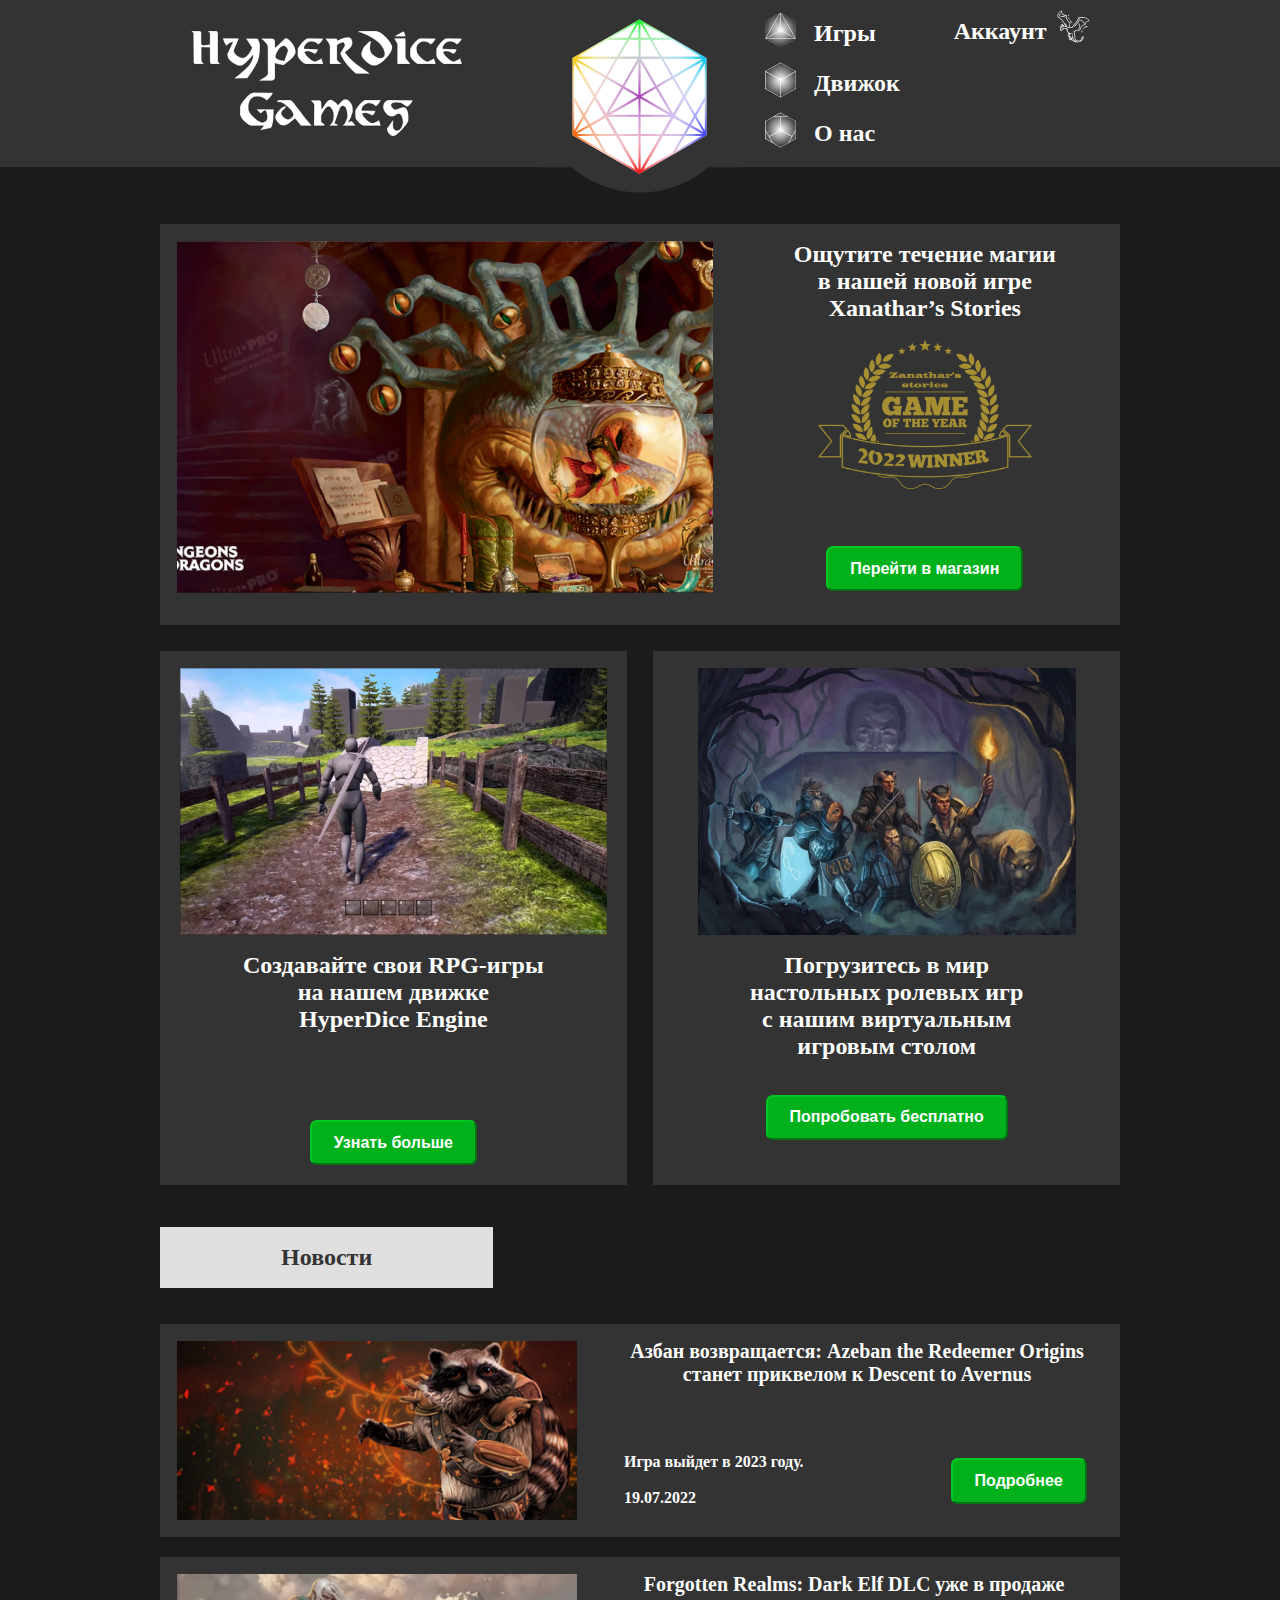
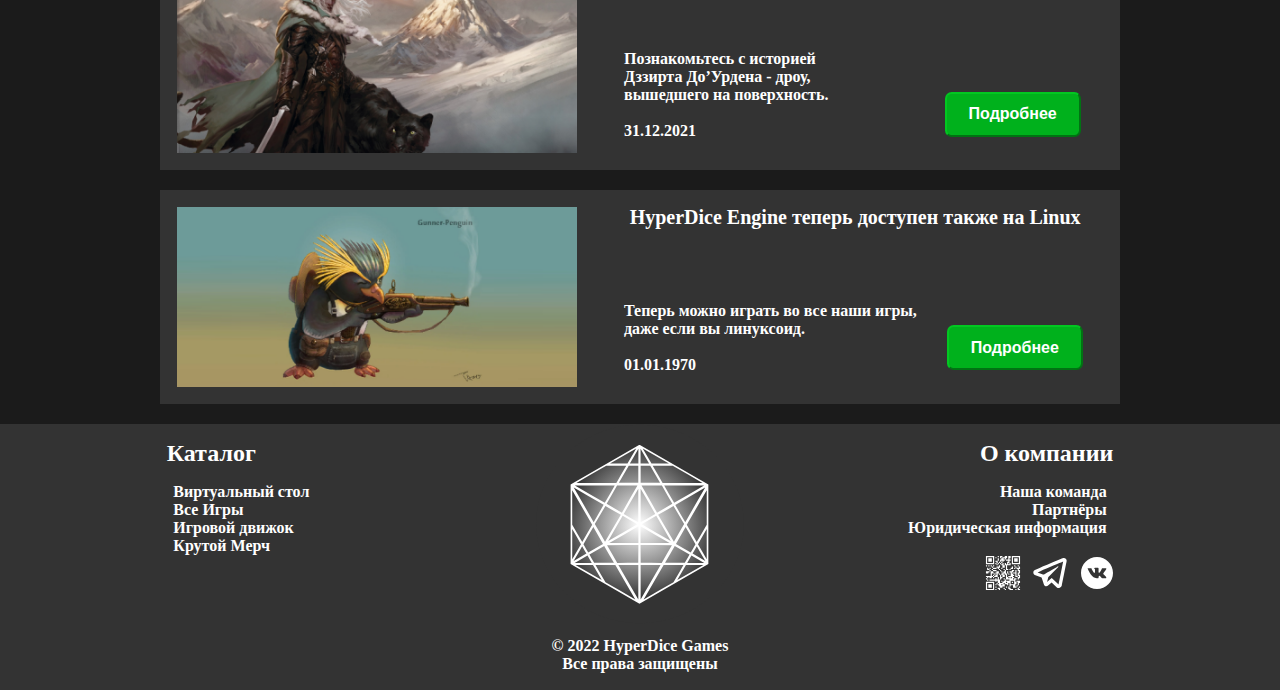
==== index.html @ 880dfde8 "finalized main page" ====
<!DOCTYPE html>
<html>
    <head>
        <meta charset="utf-8" />
        <link rel="stylesheet" href="style.css">
        <title>
            HyperDice Games - Главная
        </title>
    </head>
    <body>
        <div class="header">
            <div class="header-block-left">
                <img class="title" src="assets/header/svg/title.svg">
            </div>
            <div class="header-block-center">
                <img class="logo" src="assets/header/svg/logo-color.svg">
            </div>
            <div class="header-block-right">
                <div class="top-bar">
                    <div class="top-bar-element">
                        <a class="top-bar" href="games.html">
                            <div class="top-bar-img">
                                <img class="top-bar-icon" src="assets/header/svg/games.svg">
                            </div>
                            <div class="top-bar-text">
                                <h1 class="top-bar-text">
                                    Игры
                                </h1>
                            </div>
                        </a>
                    </div>
                    <div class="top-bar-element">
                        <a class="top-bar" href="engine.html">
                            <div class="top-bar-img">
                                <img class="top-bar-icon" src="assets/header/svg/engine.svg">
                            </div>
                            <div class="top-bar-text">
                                <h1 class="top-bar-text">
                                    Движок
                                </h1>
                            </div>
                        </a>
                    </div>
                    <div class="top-bar-element">
                        <a class="top-bar" href="about.html">
                            <div class="top-bar-img">
                                <img class="top-bar-icon" src="assets/header/svg/about.svg">
                            </div>
                            <div class="top-bar-text">
                                <h1 class="top-bar-text">
                                    О нас
                                </h1>
                            </div>
                        </a>
                    </div>
                </div>
                <div class="login-panel">
                    <a class="login-panel" href="login.html">
                        <div class="top-bar-text">
                            <h1 class="top-bar-text">
                                Аккаунт
                            </h1>
                        </div>
                        <div class="top-bar-img">
                            <img class="top-bar-icon" src="assets/header/svg/dragon.svg">
                        </div>
                    </a>
                </div>
            </div>
        </div>
        <div class="content">
            <div class="wide-card">
                <div class="wide-card-img" style="width:45vw">
                    <img src="assets/index/png/xanathar.png" width="100%">
                </div>
                <div class="wide-card-text" style="width:40%;">
                    <h1 class="top-bar-text">
                        Ощутите течение магии
                        <br>
                        в нашей новой игре
                        <br>
                        Xanathar’s Stories
                    </h1>
                    <div class="goty-img" style="width:60%; padding: 5% 20%">
                        <img src="assets/index/png/goty.png" width="100%">
                    </div>
                    <br>
                    <button>
                        <a href="games.html">
                            <h1 class="button-text">
                                Перейти в магазин
                            </h1>
                        </a>
                    </button>
                </div>
            </div>
            <div class="cards-row">
                <div class="card">
                    <div class="wide-card-img" style="height:50%;">
                        <img src="assets/index/png/rpg.png" height="100%">
                    </div>
                    <h1 class="top-bar-text" style="height: 25%; text-align: center;">
                        Создавайте свои RPG-игры
                        <br>
                        на нашем движке
                        <br>
                        HyperDice Engine
                    </h1>
                    <br>
                    <button>
                        <a href="engine.html">
                            <h1 class="button-text">
                                Узнать больше
                            </h1>
                        </a>
                    </button>
                </div>
                <div class="card">
                    <div class="wide-card-img" style="height:50%;">
                        <img src="assets/index/png/vt.png" height="100%">
                    </div>
                    <h1 class="top-bar-text">
                        Погрузитесь в мир
                        <br>
                        настольных ролевых игр
                        <br>
                        с нашим виртуальным
                        <br>
                        игровым столом 
                    </h1>
                    <br>
                    <button>
                        <a href="virtual-table.html">
                            <h1 class="button-text">
                                Попробовать бесплатно
                            </h1>
                        </a>
                    </button>
                </div>
            </div>
            <div class="cards">
                <div class="news">
                    <h1 class="news">
                        Новости
                    </h1>
                </div>
                <div class="wide-card" style="height: 16.6667vw; min-height: 16.6667vw;">
                    <div class="wide-card-img" style="width: 31.25vw; min-width: 31.25vw;">
                        <img src="assets/index/png/azeban.png" width="100%">
                    </div>
                    <div style="min-width: 40.625vw; display: flex; flex-direction:column; justify-content:space-between;">
                        <div style="text-align: center; padding: 1.25vw;">
                            <h1 class="top-bar-text" style="font-size:1.5625vw;">
                                Азбан возвращается: Azeban the Redeemer Origins станет приквелом к Descent to Avernus
                            </h1>
                        </div>
                        <div style="padding: 1.3021vw; display:flex; justify-content: space-between;">
                            <div class="news-small-text">
                                <h2 class="footer-column-text" style="font-size:1.25vw;">
                                    Игра выйдет в 2023 году.
                                    <br>
                                    <br>
                                    19.07.2022
                                </h2>
                            </div>
                            <div class="news-button" style="display: flex; flex-direction:column; justify-content:flex-end;">
                                <button>
                                    <a href="news-azeban.html">
                                        <h1 class="button-text">
                                            Подробнее
                                        </h1>
                                    </a>
                                </button>
                            </div>
                        </div>
                    </div>
                </div>
                <div class="wide-card" style="height: 16.6667vw; min-height: 16.6667vw;">
                    <div class="wide-card-img" style="width: 31.25vw; min-width: 31.25vw;">
                        <img src="assets/index/png/dark-elf.png" width="100%">
                    </div>
                    <div style="min-width: 40.625vw; display: flex; flex-direction:column; justify-content:space-between;">
                        <div style="text-align: center; padding: 1.25vw;">
                            <h1 class="top-bar-text" style="font-size:1.5625vw;">
                                Forgotten Realms: Dark Elf DLC уже в продаже
                                <br>
                            </h1>
                        </div>
                        <div style="padding: 1.3021vw; display:flex; justify-content: space-between;">
                            <div class="news-small-text">
                                <h2 class="footer-column-text" style="font-size:1.25vw;">
                                    Познакомьтесь с историей
                                    <br>
                                    Дззирта До’Урдена - дроу,
                                    <br>
                                    вышедшего на поверхность.
                                    <br>
                                    <br>
                                    31.12.2021
                                </h2>
                            </div>
                            <div class="news-button" style="display: flex; flex-direction:column; justify-content:flex-end;">
                                <button>
                                    <a href="news-dark-elf.html">
                                        <h1 class="button-text">
                                            Подробнее
                                        </h1>
                                    </a>
                                </button>
                            </div>
                        </div>
                    </div>
                </div>
                <div class="wide-card" style="height: 16.6667vw; min-height: 16.6667vw;">
                    <div class="wide-card-img" style="width: 31.25vw; min-width: 31.25vw;">
                        <img src="assets/index/png/penguin.png" width="100%">
                    </div>
                    <div style="min-width: 40.625vw; display: flex; flex-direction:column; justify-content:space-between;">
                        <div style="text-align: center; padding: 1.25vw;">
                            <h1 class="top-bar-text" style="font-size:1.5625vw;">
                                HyperDice Engine теперь доступен также на Linux
                                <br>
                            </h1>
                        </div>
                        <div style="padding: 1.3021vw; display:flex; justify-content: space-between; align-items: stretch;">
                            <div class="news-small-text">
                                <h2 class="footer-column-text" style="font-size:1.25vw;">
                                    Теперь можно играть во все наши игры,
                                    <br>
                                    даже если вы линуксоид.
                                    <br>
                                    <br>
                                    01.01.1970
                                </h2>
                            </div>
                            <div class="news-button" style="display: flex; flex-direction:column; justify-content:flex-end;">
                                <button>
                                    <a href="news-linux.html">
                                        <h1 class="button-text">
                                            Подробнее
                                        </h1>
                                    </a>
                                </button>
                            </div>
                        </div>
                    </div>
                </div>
            </div>
        </div>
        <div class="footer">
            <div class="footer-column-left">
                <h1 class="footer-column-header">
                    Каталог
                </h1>
                <h2 class="footer-column-text">
                    <a href="virtual-table.html">
                        Виртуальный стол
                    </a>
                    <br>
                    <a href="games.html">
                        Все Игры
                    </a>
                    <br>
                    <a href="engine.html">
                        Игровой движок
                    </a>
                    <br>
                    <a href="merch.html">
                        Крутой Мерч
                    </a>
                </h2>
            </div>
            <div class="footer-center">
                <div class="footer-logo">
                    <img src="assets/footer/svg/logo-bw.svg" height="100%">
                </div>
                <h2 class="footer-column-text">
                    © 2022 HyperDice Games
                    <br>
                    Все права защищены
                </h2> 
            </div>
            <div class="footer-column-right">
                <h1 class="footer-column-header">
                    О компании
                </h1>
                <h2 class="footer-column-text">
                    <a href="about.html">
                        Наша команда
                    </a>
                    <br>
                    <a href="partners.html">
                        Партнёры
                    </a>
                    <br>
                    <a href="legal.html">
                        Юридическая информация
                    </a>
                </h2>
                <div class="icons-bar">
                    <div class="rickroll-icon">
                        <a href="https://youtu.be/dQw4w9WgXcQ" target="_blank">
                            <img src="assets/footer/svg/rickroll.svg" width="100%">
                        </a>
                    </div>
                    <div class="icon">
                        <a href="https://t.me/feelyx" target="_blank">
                            <img class="icon" src="assets/footer/svg/tg.svg" width="100%">
                        </a>
                    </div>
                    <div class="icon">
                        <a href="https://vk.com/feelyx" target="_blank">
                            <img class="icon" src="assets/footer/svg/vk.svg" width="100%">
                        </a>
                    </div>
                </div>
            </div>
        </div>
    </body>
</html>
---- style.css ----
body
{
    margin: 0px;
    background-color: #1b1b1b;
    color: white;
}

/* header */

img.title
{
    width: 26.042vw;
}
div.wide-card:hover, div.card:hover
{
    box-shadow: 0px -0.2604vw 0 -0.1563vw #1b1b1b,  0px -0.2604vw #333333C0,
                0px -0.5208vw 0 -0.1563vw #1b1b1b,  0px -0.5208vw #33333380,
                0px -0.7813vw 0 -0.1563vw #1b1b1b,  0px -0.7813vw #33333340,
                0px  0.2604vw 0 -0.1563vw #1b1b1b,  0px  0.2604vw #333333C0,
                0px  0.5208vw 0 -0.1563vw #1b1b1b,  0px  0.5208vw #33333380,
                0px  0.7813vw 0 -0.1563vw #1b1b1b,  0px  0.7813vw #33333340;
}

img.logo
{
    width: 15.728vw;
}
img.top-bar-icon
{
    width: 2.6042vw;
}
h1.top-bar-text
{
    margin: 0px;
    padding-left: 0.5208vw;
    padding-right: 0.5208vw;
    font-size: 1.875vw;
}
h1.footer-column-header
{
    padding-left: 0.5208vw;
    padding-right: 0.5208vw;
    font-size: 1.875vw;
}
h2.footer-column-text
{
    margin: 1.0416vw;
    font-size: 1.25vw;
}
a.top-bar
{
    display: flex;
    align-items: center;
    text-decoration: none;
    color: white;
}
a:hover
{
    transform: scale(1.2, 1.2);
    filter: drop-shadow(0px 1.5625vw 1.5625vw #1b1b1b);
}
a.login-panel
{
    display: flex;
    align-items: center;
    text-decoration: none;
    color: white;
    padding: 0.5208vw;
}

div.header-block-left, div.footer-column-left
{
    padding-left: 12.5vw;
}
div.header-block-right, div.footer-column-right
{
    padding-right: 12.5vw;
}

div.header
{
    display: flex;
    justify-content: center;
    width: 100vw;
}
div.header-block-left
{
    display: flex;
    background-color: #333333;
    width: 26.0417vw;
    height: 13.0208vw;
    padding-right: 3.5938vw;
    align-items: center;
}
div.header-block-center
{
    width: 15.728vw;
}
div.header-block-right
{
    background-color: #333333;
    display:flex;
    align-items: center;
    width: 28.0729vw;
    height: 13.0208vw;
    padding-left: 1.5625vw;
}
div.top-bar-text
{
    float: left;
}
div.top-bar-element
{
}
div.top-bar
{
    width: 14.0364vw;
}
div.top-bar-img
{
    height: 3.3854vw;
    width: 3.125vw;
    padding: 0.2604vw;
}
div.login-panel
{
    height: 13.0208vw;
    width: 14.0364vw;
}

/* content */

div.content
{
    width: 75vw;
    margin-top: 2.0833vw;
    margin-left: 12.5vw;
    margin-right: 12.5vw;
}
div.wide-card
{
    width: 75vw;
    display: flex;
    background-color: #333333;
    margin-top: 1.5625vw;
    margin-bottom: 1.5625vw;
}
div.wide-card-img
{
    padding: 1.3291vw;
}
div.wide-card-text
{
    text-align: center;
    padding: 1.3021vw;
}
div.goty-img
{
    padding: 0.7813px;
}
div.goty-img:hover
{
    filter: drop-shadow(0px 0px 0.7813vw #A68F33);
}
div.cards
{
    width: 75vw;
    margin-bottom: 1.5625vw;
    margin-top: 1.5625vw;
}
div.cards-row
{
    display: flex;
    justify-content: space-between;
    margin-top: 2.0833vw;
    margin-bottom: 2.0833vw;
    height: 41.6667vw;
}
div.card
{
    width: 36.4583vw;
    background-color: #333333;
    text-align: center;
}

/* footer */

div.footer
{
    width: 100vw;
    height: 20.8333vw;
    display: flex;
    background-color: #333333;
}
div.footer-column-left
{
    width: 24.4792vw;
    text-align: left;
}
div.footer-column-right
{
    width: 24.4792vw;
    text-align: right;
}
div.footer-center
{
    float: left;
    width: 26.0416vw;
    text-align: center;
}
div.footer-logo
{
    height: 15.625vw;
}

div.icons-bar
{
    display: flex;
}
div.rickroll-icon
{
    margin-left: auto;
    padding: 0.2604vw;
    width: 3.125vw;
}
div.icon
{
    padding: 0.2604vw;
    width: 3.125vw;
}
div.icon:hover, div.rickroll-icon:hover
{
    transform: scale(1.5, 1.5);
    filter: drop-shadow(0px 0px 10px #1b1b1b);
}

div.news
{
    width: 26.0417vw;
    margin-top: 1.5625vw;;
    overflow: auto;
    text-align: center;
}
div.news-small-text
{
    float: left;
}
div.news-button
{
    float: right;
}

div.employee
{
    width: 100%;
}
div.employee-img
{
    padding: 1.3291vw;
    height: 14.0625vw;
}
div.name
{
    display: inline-block;
    text-align: center;
    width: 60%;
    margin-left: 20%;
    margin-right: 20%;
}
div.employee-text
{
    padding: 1.25vw;
    font-size: 1.25vw;
    text-align: justify;
}

div.item-text
{
    align-items: center;
    display: flex;
    margin: 1.3291vw;
    height: 15%;
}
div.item-name
{
    padding: 1.25vw;
    width: 30%;
    font-size: 1.25vw;
}
div.item-description
{
    padding: 1.25vw;
    width: 60%;
    text-align: justify;
    font-size: 0.9375vw;
}
div.buy-button
{
    height: 10%;
}
button.buy
{
    height: 100%;
}

button
{
    background-color: #00B11C;
    border-color: #02C721;
    border-radius: 0.5208vw;
    margin: 1.3021vw;
}

button:hover
{
    transform: scale(1.1, 1.1);
    filter: drop-shadow(0px 1.5625vw 1.5625vw #1b1b1bff);
}

h1.button-text
{
    font-size: 1.25vw;
    color: white;
    padding-left: 1.25vw;
    padding-right: 1.25vw;
}
h1.news
{
    color: #333333;
    padding: 1.3021vw;
    font-size: 1.875vw;
    background-color: #DFDFDF;
}
h2.top-bar-text
{
    color: white;
}
a
{
    text-decoration: none;
    color: white;
}
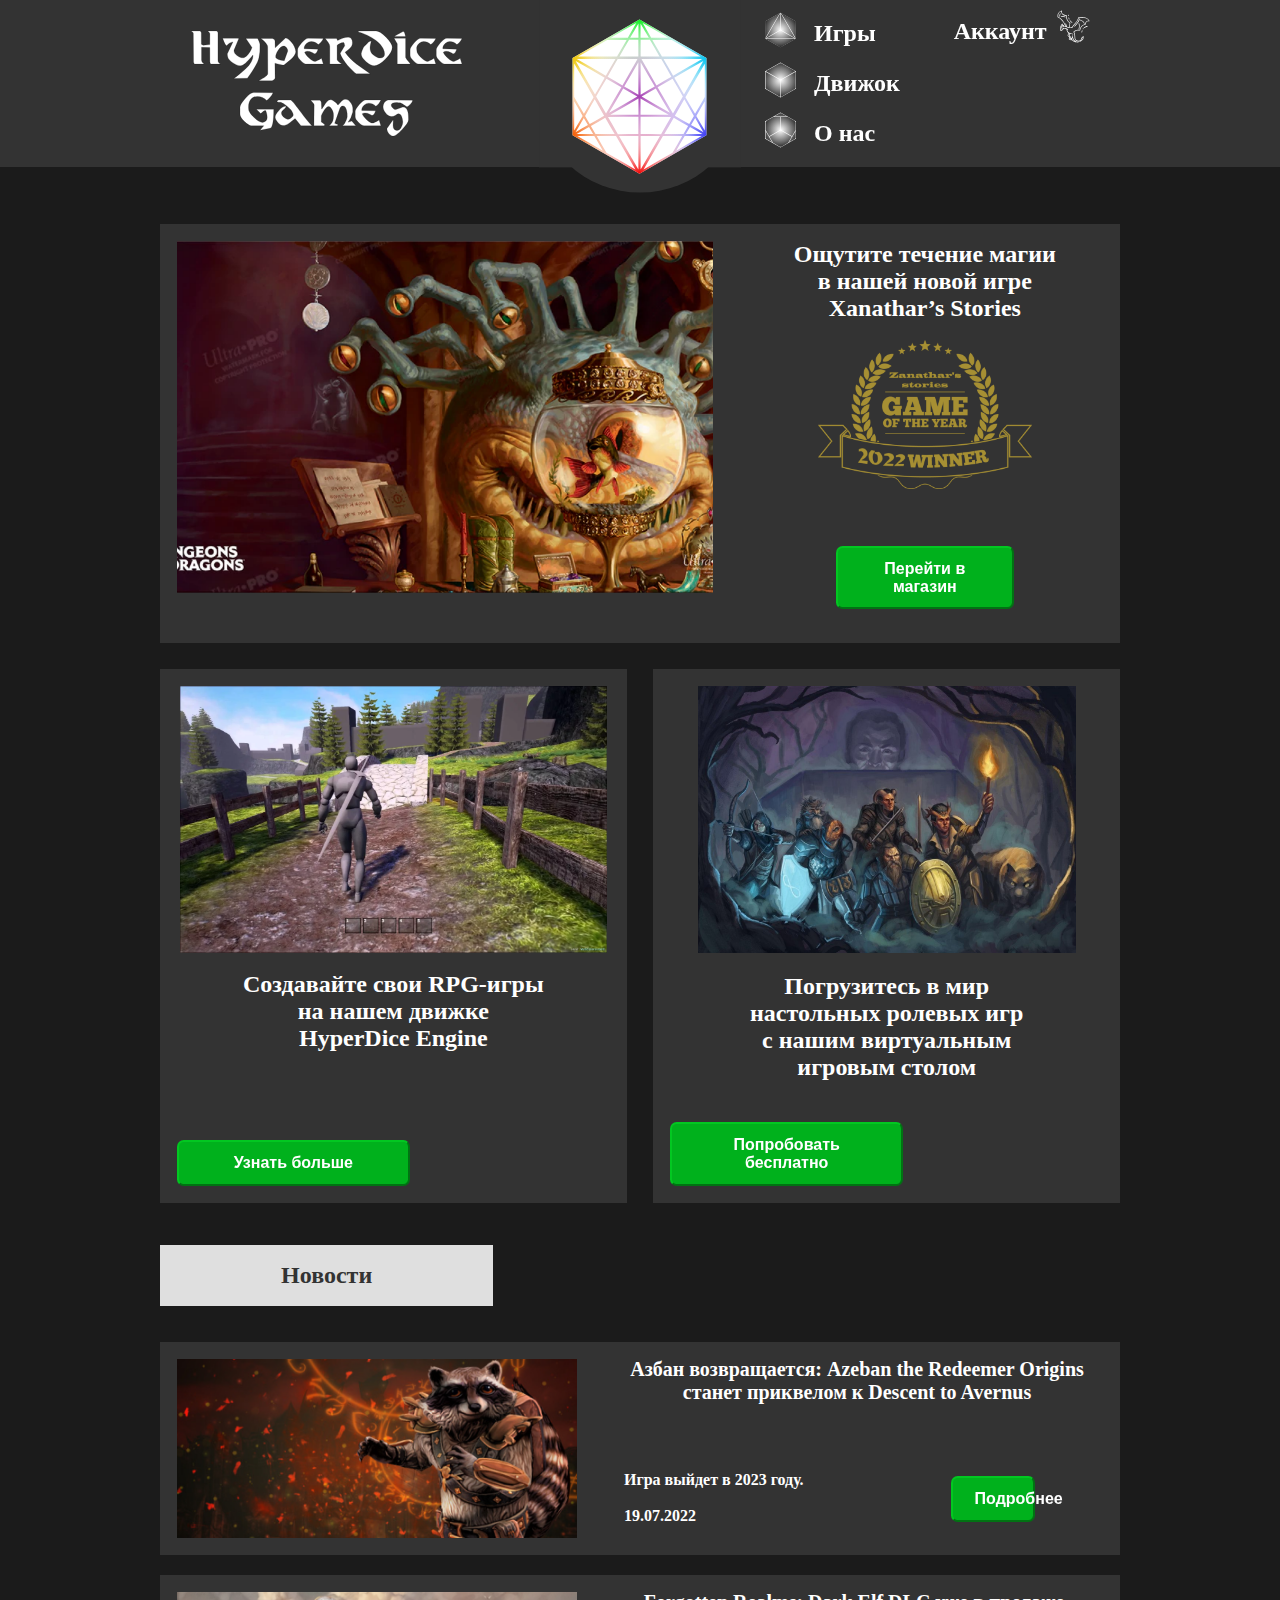
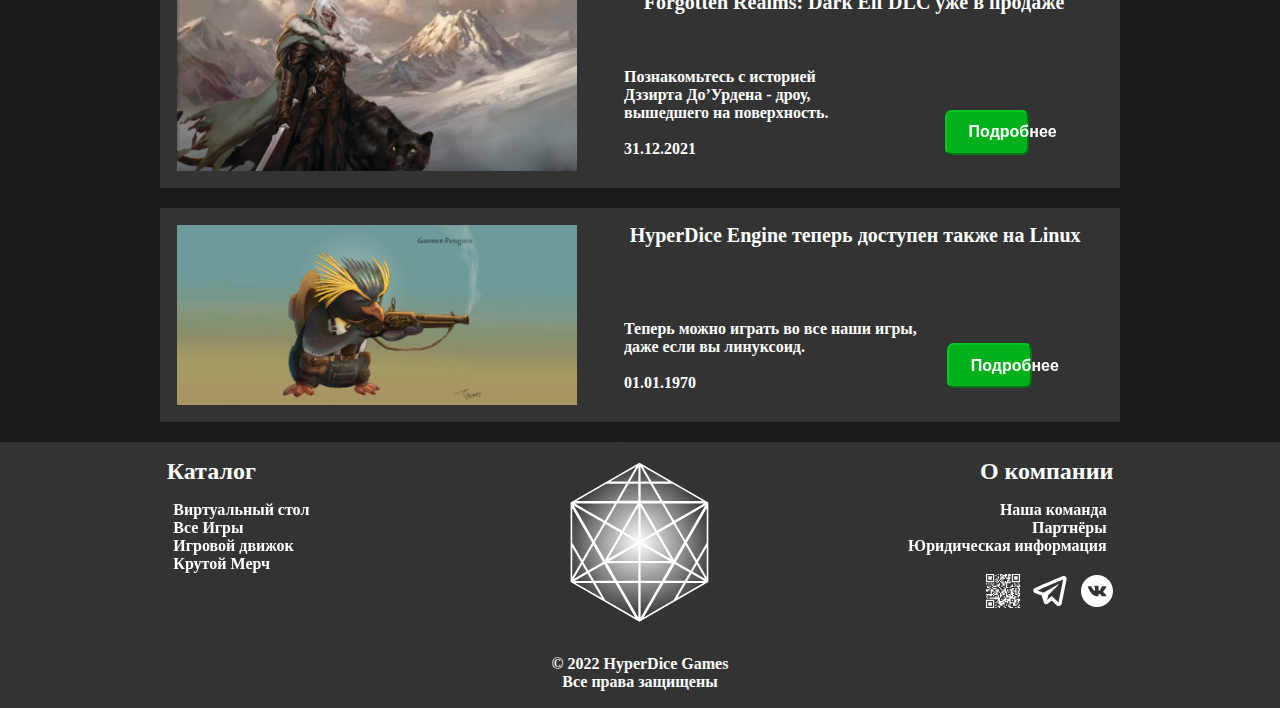
==== commit 3e6eb9d1: "intermediate result (engine page)" ====
--- a/index.html
+++ b/index.html
@@ -13,7 +13,7 @@
                 <img class="title" src="assets/header/svg/title.svg">
             </div>
             <div class="header-block-center">
-                <img class="logo" src="assets/header/svg/logo-color.svg">
+                <img class="logo" src="assets/header/svg/logo-color-20.svg">
             </div>
             <div class="header-block-right">
                 <div class="top-bar">
--- a/style.css
+++ b/style.css
@@ -10,15 +10,35 @@
 img.title
 {
     width: 26.042vw;
+    
 }
 div.wide-card:hover, div.card:hover
 {
-    box-shadow: 0px -0.2604vw 0 -0.1563vw #1b1b1b,  0px -0.2604vw #333333C0,
-                0px -0.5208vw 0 -0.1563vw #1b1b1b,  0px -0.5208vw #33333380,
-                0px -0.7813vw 0 -0.1563vw #1b1b1b,  0px -0.7813vw #33333340,
-                0px  0.2604vw 0 -0.1563vw #1b1b1b,  0px  0.2604vw #333333C0,
-                0px  0.5208vw 0 -0.1563vw #1b1b1b,  0px  0.5208vw #33333380,
-                0px  0.7813vw 0 -0.1563vw #1b1b1b,  0px  0.7813vw #33333340;
+    box-shadow: 0vw -0.2604vw 0 -0.1563vw #1b1b1b,  0vw -0.2604vw #333333C0,
+                0vw -0.5208vw 0 -0.1563vw #1b1b1b,  0vw -0.5208vw #33333380,
+                0vw -0.7813vw 0 -0.1563vw #1b1b1b,  0vw -0.7813vw #33333340,
+                0vw  0.2604vw 0 -0.1563vw #1b1b1b,  0vw  0.2604vw #333333C0,
+                0vw  0.5208vw 0 -0.1563vw #1b1b1b,  0vw  0.5208vw #33333380,
+                0vw  0.7813vw 0 -0.1563vw #1b1b1b,  0vw  0.7813vw #33333340;
+    -webkit-transition: all 0.3s cubic-bezier(0.4, 0, 1, 1) 0s;
+    -o-transition:      all 0.3s cubic-bezier(0.4, 0, 1, 1) 0s;  
+    -ms-transition:     all 0.3s cubic-bezier(0.4, 0, 1, 1) 0s; 
+    -moz-transition:    all 0.3s cubic-bezier(0.4, 0, 1, 1) 0s; 
+    transition:         all 0.3s cubic-bezier(0.4, 0, 1, 1) 0s; 
+}
+div.wide-card, div.card
+{
+    box-shadow: 0vw 0vw 0 -0.1563vw #1b1b1b,  0vw 0vw #333333C0,
+                0vw 0vw 0 -0.1563vw #1b1b1b,  0vw 0vw #33333380,
+                0vw 0vw 0 -0.1563vw #1b1b1b,  0vw 0vw #33333340,
+                0vw 0vw 0 -0.1563vw #1b1b1b,  0vw 0vw #333333C0,
+                0vw 0vw 0 -0.1563vw #1b1b1b,  0vw 0vw #33333380,
+                0vw 0vw 0 -0.1563vw #1b1b1b,  0vw 0vw #33333340;
+    -webkit-transition: all 0.3s cubic-bezier(0.4, 0, 1, 1) 0s;
+    -o-transition:      all 0.3s cubic-bezier(0.4, 0, 1, 1) 0s;  
+    -ms-transition:     all 0.3s cubic-bezier(0.4, 0, 1, 1) 0s; 
+    -moz-transition:    all 0.3s cubic-bezier(0.4, 0, 1, 1) 0s; 
+    transition:         all 0.3s cubic-bezier(0.4, 0, 1, 1) 0s; 
 }
 
 img.logo
@@ -54,10 +74,25 @@
     text-decoration: none;
     color: white;
 }
+a
+{
+    transform: scale(1.0, 1.0);
+    filter: drop-shadow(0px 1vw 1vw #00000000);
+    -webkit-transition: all 0.2s cubic-bezier(0.4, 0, 1, 1) 0s;
+    -o-transition:      all 0.2s cubic-bezier(0.4, 0, 1, 1) 0s;  
+    -ms-transition:     all 0.2s cubic-bezier(0.4, 0, 1, 1) 0s; 
+    -moz-transition:    all 0.2s cubic-bezier(0.4, 0, 1, 1) 0s; 
+    transition:         all 0.2s cubic-bezier(0.4, 0, 1, 1) 0s;
+}
 a:hover
 {
-    transform: scale(1.2, 1.2);
-    filter: drop-shadow(0px 1.5625vw 1.5625vw #1b1b1b);
+    transform: scale(1.1, 1.1);
+    filter: drop-shadow(0px 1vw 1vw #1b1b1bff);
+    -webkit-transition: all 0.2s cubic-bezier(0.4, 0, 1, 1) 0s;
+    -o-transition:      all 0.2s cubic-bezier(0.4, 0, 1, 1) 0s;  
+    -ms-transition:     all 0.2s cubic-bezier(0.4, 0, 1, 1) 0s; 
+    -moz-transition:    all 0.2s cubic-bezier(0.4, 0, 1, 1) 0s; 
+    transition:         all 0.2s cubic-bezier(0.4, 0, 1, 1) 0s;
 }
 a.login-panel
 {
@@ -109,9 +144,6 @@
 {
     float: left;
 }
-div.top-bar-element
-{
-}
 div.top-bar
 {
     width: 14.0364vw;
@@ -156,11 +188,22 @@
 }
 div.goty-img
 {
-    padding: 0.7813px;
+    padding: 0.7813vw;
+    filter: drop-shadow(0px 0px 0.5vw #00000000);
+    -webkit-transition: all 0.3s cubic-bezier(0.4, 0, 1, 1) 0s;
+    -o-transition:      all 0.3s cubic-bezier(0.4, 0, 1, 1) 0s;  
+    -ms-transition:     all 0.3s cubic-bezier(0.4, 0, 1, 1) 0s; 
+    -moz-transition:    all 0.3s cubic-bezier(0.4, 0, 1, 1) 0s; 
+    transition:         all 0.3s cubic-bezier(0.4, 0, 1, 1) 0s; 
 }
 div.goty-img:hover
 {
-    filter: drop-shadow(0px 0px 0.7813vw #A68F33);
+    filter: drop-shadow(0px 0px 0.5vw #A68F33ff);
+    -webkit-transition: all 0.3s cubic-bezier(0.4, 0, 1, 1) 0s;
+    -o-transition:      all 0.3s cubic-bezier(0.4, 0, 1, 1) 0s;  
+    -ms-transition:     all 0.3s cubic-bezier(0.4, 0, 1, 1) 0s; 
+    -moz-transition:    all 0.3s cubic-bezier(0.4, 0, 1, 1) 0s; 
+    transition:         all 0.3s cubic-bezier(0.4, 0, 1, 1) 0s; 
 }
 div.cards
 {
@@ -181,6 +224,9 @@
     width: 36.4583vw;
     background-color: #333333;
     text-align: center;
+    display: flex;
+    flex-direction: column;
+    justify-content: space-between;
 }
 
 /* footer */
@@ -231,7 +277,22 @@
 div.icon:hover, div.rickroll-icon:hover
 {
     transform: scale(1.5, 1.5);
-    filter: drop-shadow(0px 0px 10px #1b1b1b);
+    filter: drop-shadow(0px 0px 1vw #1b1b1bff);
+    -webkit-transition: all 0.2s cubic-bezier(0.4, 0, 1, 1) 0s;
+    -o-transition:      all 0.2s cubic-bezier(0.4, 0, 1, 1) 0s;  
+    -ms-transition:     all 0.2s cubic-bezier(0.4, 0, 1, 1) 0s; 
+    -moz-transition:    all 0.2s cubic-bezier(0.4, 0, 1, 1) 0s; 
+    transition:         all 0.2s cubic-bezier(0.4, 0, 1, 1) 0s;
+}
+div.icon, div.rickroll-icon
+{
+    transform: scale(1.0, 1.0);
+    filter: drop-shadow(0px 0px 1vw #00000000);
+    -webkit-transition: all 0.2s cubic-bezier(0.4, 0, 1, 1) 0s;
+    -o-transition:      all 0.2s cubic-bezier(0.4, 0, 1, 1) 0s;  
+    -ms-transition:     all 0.2s cubic-bezier(0.4, 0, 1, 1) 0s; 
+    -moz-transition:    all 0.2s cubic-bezier(0.4, 0, 1, 1) 0s; 
+    transition:         all 0.2s cubic-bezier(0.4, 0, 1, 1) 0s;
 }
 
 div.news
@@ -278,18 +339,17 @@
 {
     align-items: center;
     display: flex;
-    margin: 1.3291vw;
+    justify-content: space-evenly;
     height: 15%;
+    min-height: 15%;
 }
 div.item-name
 {
-    padding: 1.25vw;
     width: 30%;
     font-size: 1.25vw;
 }
 div.item-description
 {
-    padding: 1.25vw;
     width: 60%;
     text-align: justify;
     font-size: 0.9375vw;
@@ -297,24 +357,40 @@
 div.buy-button
 {
     height: 10%;
+    padding-bottom: 1.3291vw;
+    min-height: 10%;
 }
 button.buy
 {
+    margin: 0;
     height: 100%;
 }
 
 button
 {
+    max-width: 50%;
     background-color: #00B11C;
     border-color: #02C721;
     border-radius: 0.5208vw;
     margin: 1.3021vw;
+    transform: scale(1.0, 1.0);
+    filter: drop-shadow(0px 1vw 1vw #00000000);
+    -webkit-transition: all 0.2s cubic-bezier(0.4, 0, 1, 1) 0s;
+    -o-transition:      all 0.2s cubic-bezier(0.4, 0, 1, 1) 0s;  
+    -ms-transition:     all 0.2s cubic-bezier(0.4, 0, 1, 1) 0s; 
+    -moz-transition:    all 0.2s cubic-bezier(0.4, 0, 1, 1) 0s; 
+    transition:         all 0.2s cubic-bezier(0.4, 0, 1, 1) 0s; 
 }
 
 button:hover
 {
     transform: scale(1.1, 1.1);
-    filter: drop-shadow(0px 1.5625vw 1.5625vw #1b1b1bff);
+    filter: drop-shadow(0px 1vw 1vw #1b1b1bff);
+    -webkit-transition: all 0.2s cubic-bezier(0.4, 0, 1, 1) 0s;
+    -o-transition:      all 0.2s cubic-bezier(0.4, 0, 1, 1) 0s;  
+    -ms-transition:     all 0.2s cubic-bezier(0.4, 0, 1, 1) 0s; 
+    -moz-transition:    all 0.2s cubic-bezier(0.4, 0, 1, 1) 0s; 
+    transition:         all 0.2s cubic-bezier(0.4, 0, 1, 1) 0s; 
 }
 
 h1.button-text
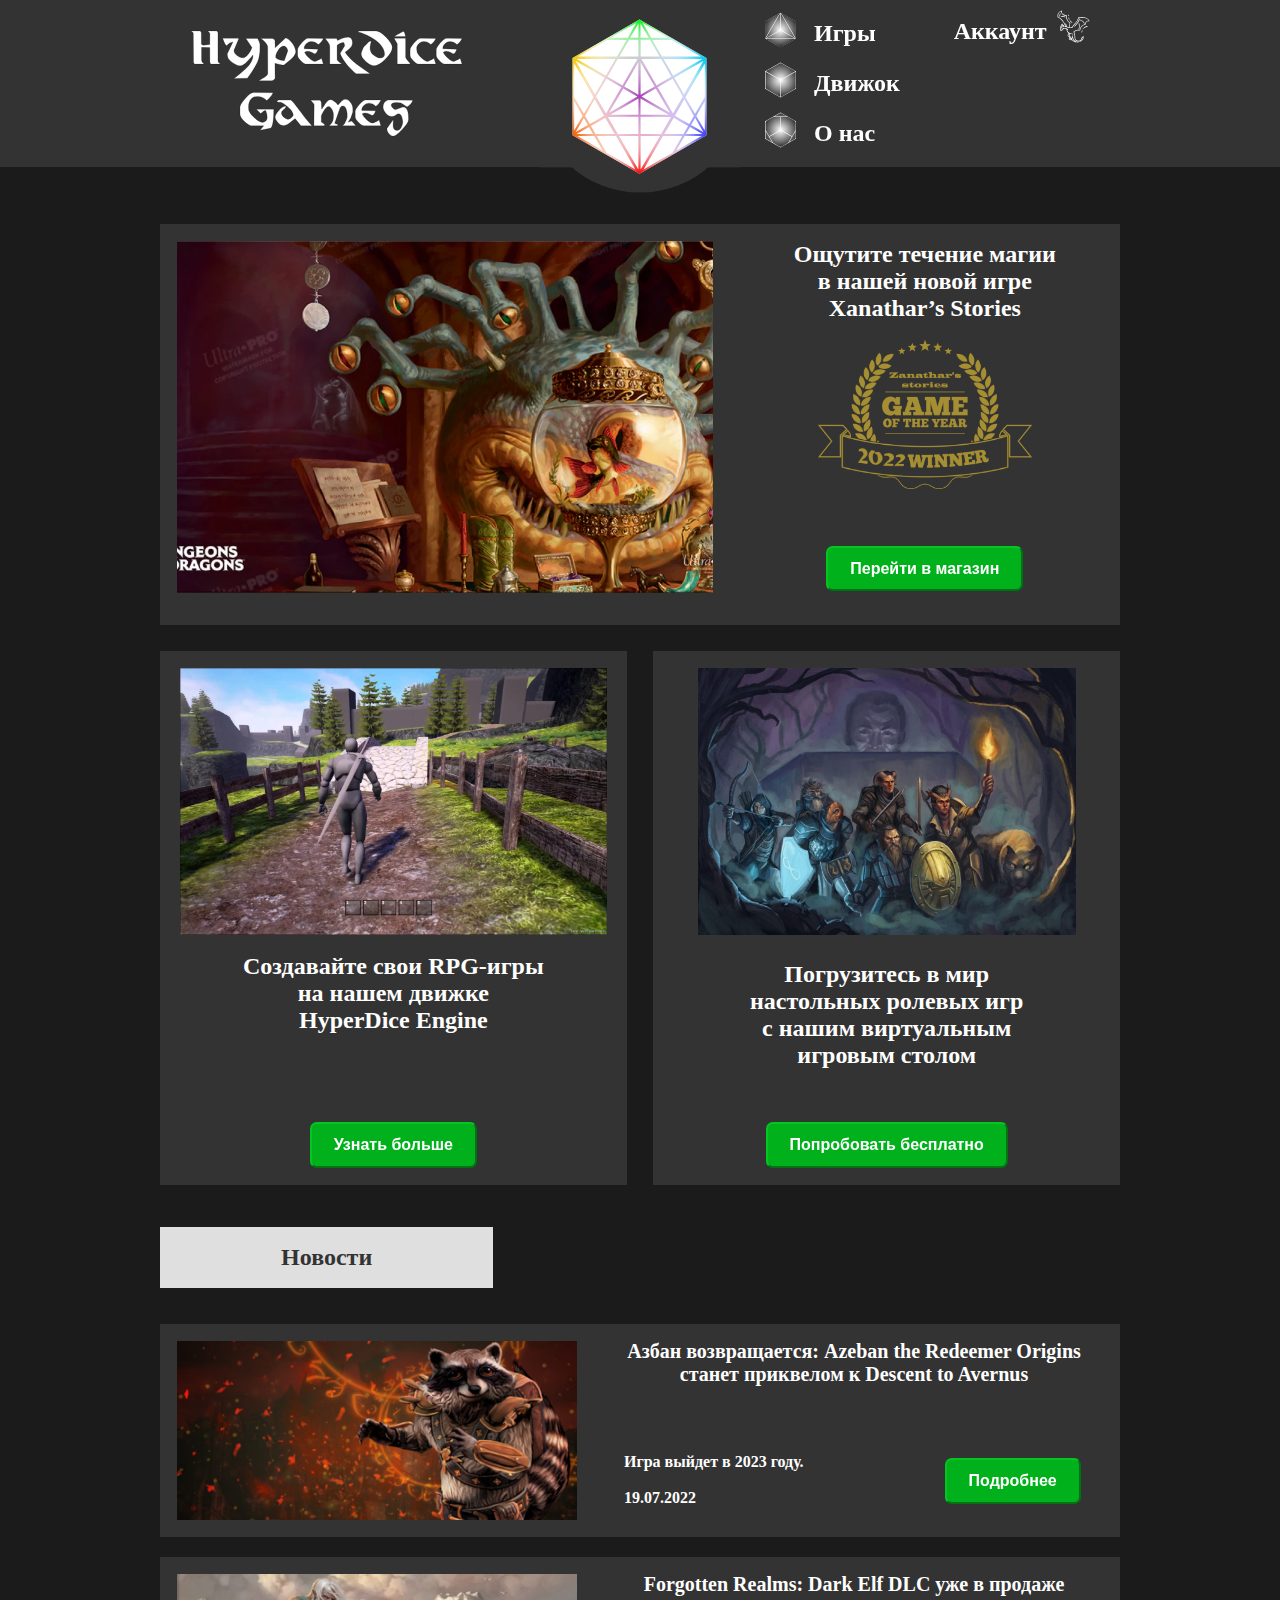
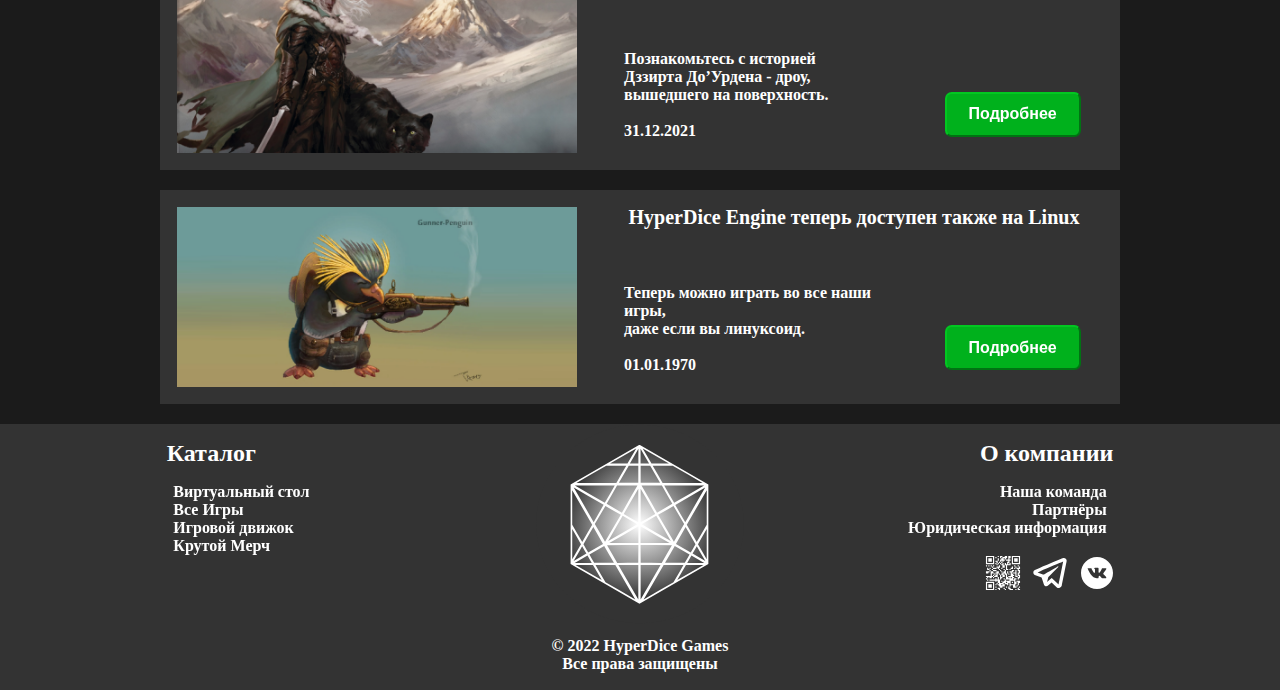
==== commit 96c73ca2: "final final" ====
--- a/index.html
+++ b/index.html
@@ -107,13 +107,15 @@
                         HyperDice Engine
                     </h1>
                     <br>
-                    <button>
-                        <a href="engine.html">
-                            <h1 class="button-text">
-                                Узнать больше
-                            </h1>
-                        </a>
-                    </button>
+                    <div style="text-align: center;">
+                        <button style="max-width: 60%;">
+                            <a href="engine.html">
+                                <h1 class="button-text">
+                                    Узнать больше
+                                </h1>
+                            </a>
+                        </button>
+                    </div>
                 </div>
                 <div class="card">
                     <div class="wide-card-img" style="height:50%;">
@@ -129,13 +131,15 @@
                         игровым столом 
                     </h1>
                     <br>
-                    <button>
-                        <a href="virtual-table.html">
-                            <h1 class="button-text">
-                                Попробовать бесплатно
-                            </h1>
-                        </a>
-                    </button>
+                    <div style="text-align: center;">
+                        <button style="max-width: 60%;">
+                            <a href="virtual-table.html">
+                                <h1 class="button-text">
+                                    Попробовать бесплатно
+                                </h1>
+                            </a>
+                        </button>
+                    </div>
                 </div>
             </div>
             <div class="cards">
@@ -148,7 +152,7 @@
                     <div class="wide-card-img" style="width: 31.25vw; min-width: 31.25vw;">
                         <img src="assets/index/png/azeban.png" width="100%">
                     </div>
-                    <div style="min-width: 40.625vw; display: flex; flex-direction:column; justify-content:space-between;">
+                    <div style="min-width: 40.625vw; max-width: 40.625vw; display: flex; flex-direction:column; justify-content:space-between;">
                         <div style="text-align: center; padding: 1.25vw;">
                             <h1 class="top-bar-text" style="font-size:1.5625vw;">
                                 Азбан возвращается: Azeban the Redeemer Origins станет приквелом к Descent to Avernus
@@ -179,11 +183,10 @@
                     <div class="wide-card-img" style="width: 31.25vw; min-width: 31.25vw;">
                         <img src="assets/index/png/dark-elf.png" width="100%">
                     </div>
-                    <div style="min-width: 40.625vw; display: flex; flex-direction:column; justify-content:space-between;">
+                    <div style="min-width: 40.625vw; max-width: 40.625vw; display: flex; flex-direction:column; justify-content:space-between;">
                         <div style="text-align: center; padding: 1.25vw;">
                             <h1 class="top-bar-text" style="font-size:1.5625vw;">
                                 Forgotten Realms: Dark Elf DLC уже в продаже
-                                <br>
                             </h1>
                         </div>
                         <div style="padding: 1.3021vw; display:flex; justify-content: space-between;">
@@ -215,11 +218,10 @@
                     <div class="wide-card-img" style="width: 31.25vw; min-width: 31.25vw;">
                         <img src="assets/index/png/penguin.png" width="100%">
                     </div>
-                    <div style="min-width: 40.625vw; display: flex; flex-direction:column; justify-content:space-between;">
+                    <div style="min-width: 40.625vw; max-width: 40.625vw; display: flex; flex-direction:column; justify-content:space-between;">
                         <div style="text-align: center; padding: 1.25vw;">
                             <h1 class="top-bar-text" style="font-size:1.5625vw;">
                                 HyperDice Engine теперь доступен также на Linux
-                                <br>
                             </h1>
                         </div>
                         <div style="padding: 1.3021vw; display:flex; justify-content: space-between; align-items: stretch;">
--- a/style.css
+++ b/style.css
@@ -368,7 +368,6 @@
 
 button
 {
-    max-width: 50%;
     background-color: #00B11C;
     border-color: #02C721;
     border-radius: 0.5208vw;
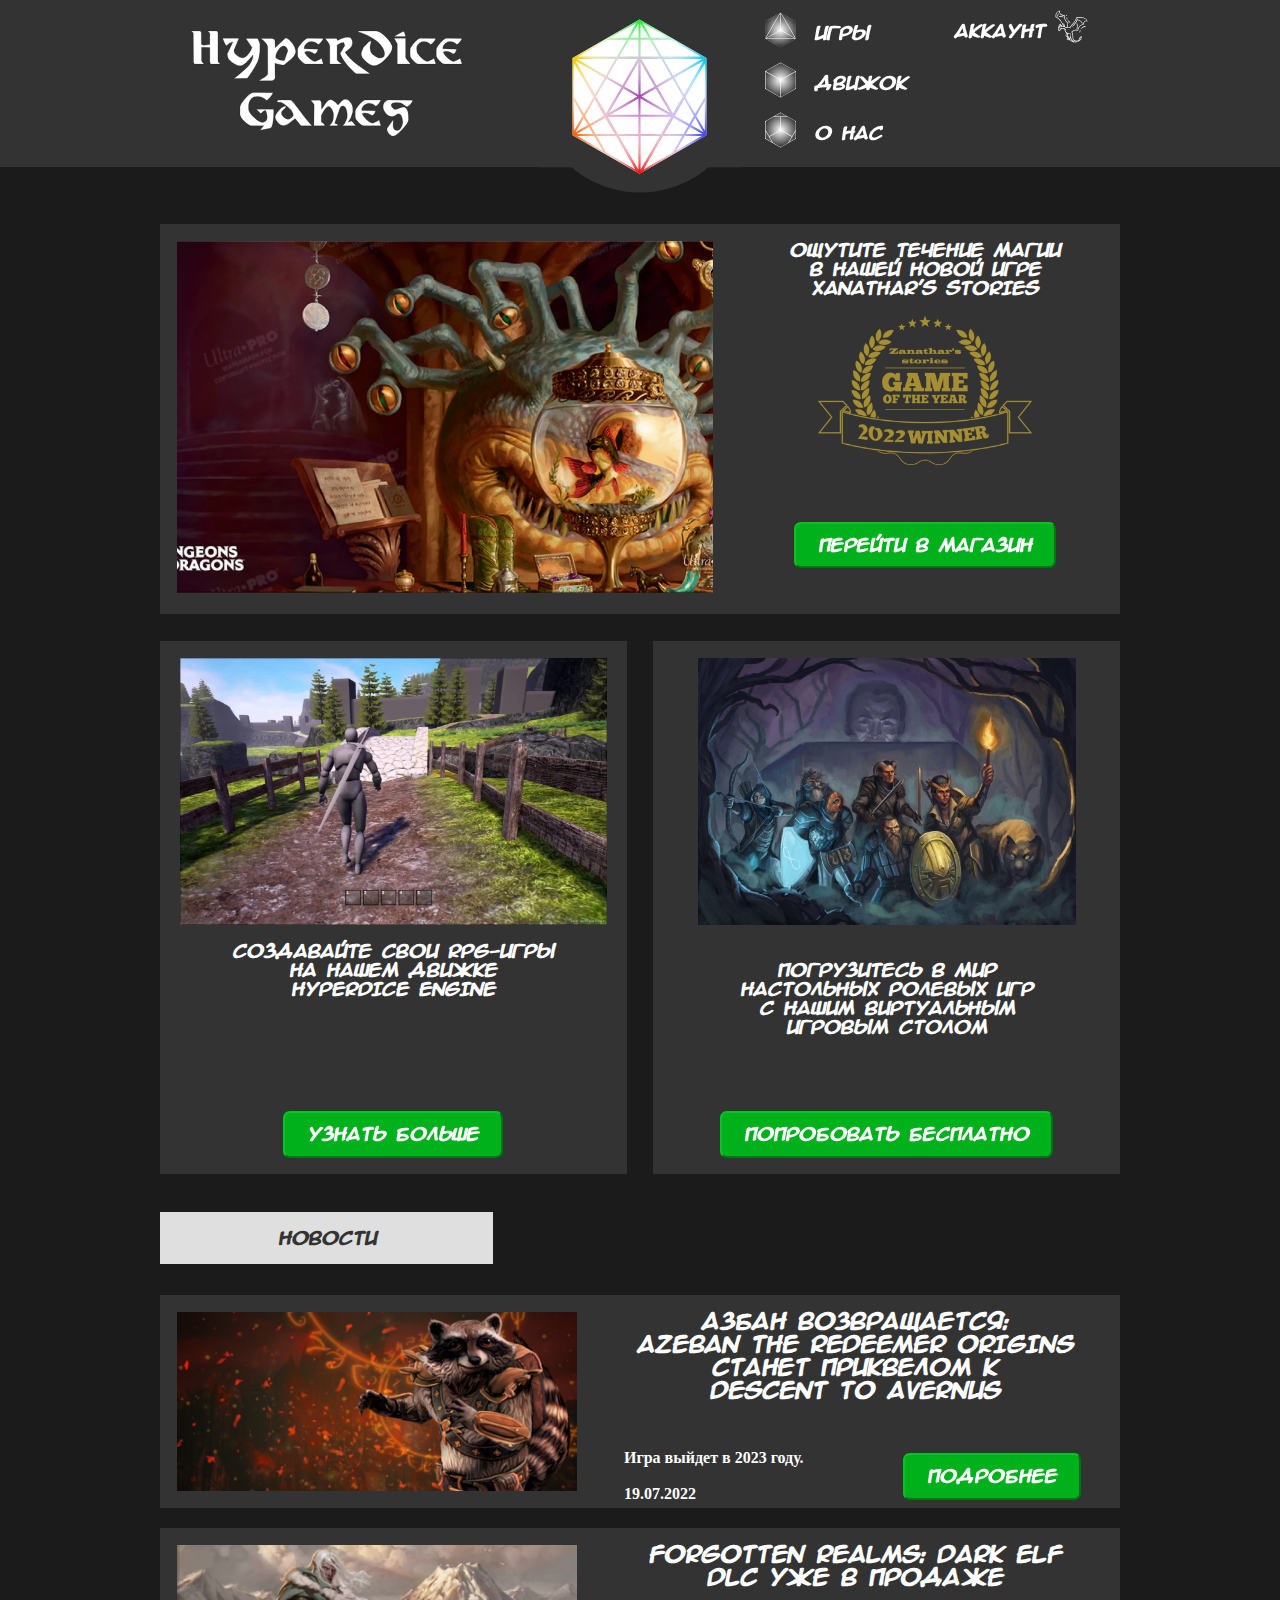
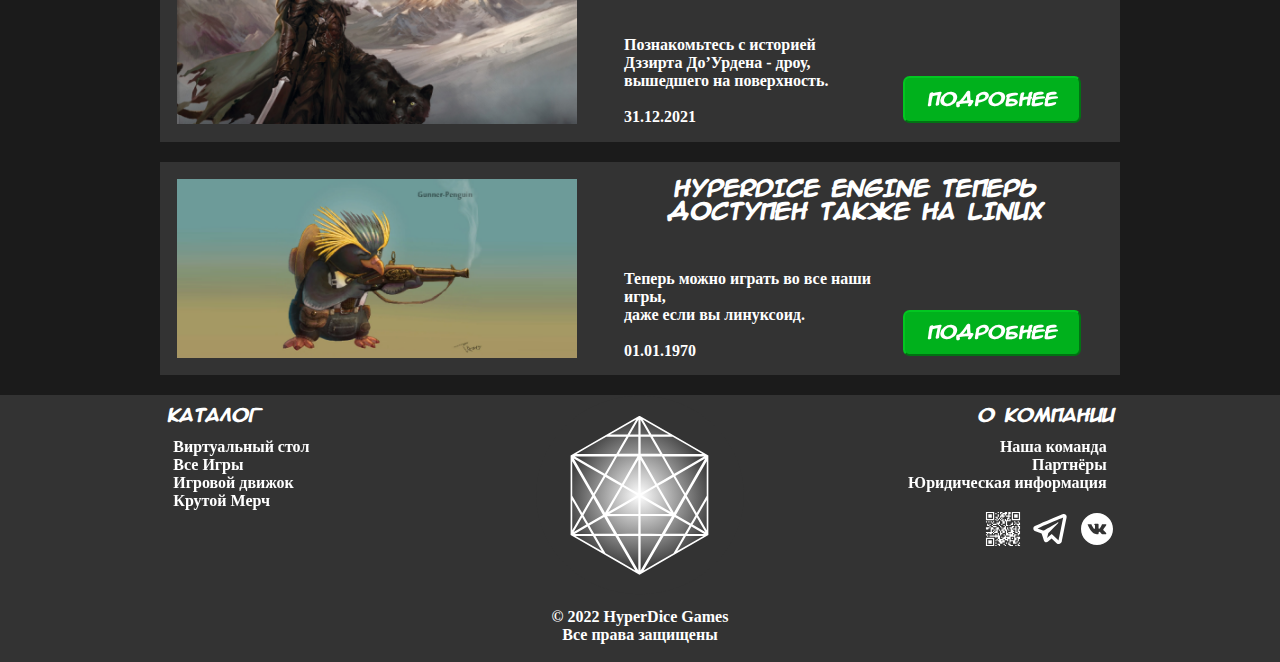
==== commit 46214356: "added header font" ====
--- a/index.html
+++ b/index.html
@@ -108,7 +108,7 @@
                     </h1>
                     <br>
                     <div style="text-align: center;">
-                        <button style="max-width: 60%;">
+                        <button style="max-width: 75%;">
                             <a href="engine.html">
                                 <h1 class="button-text">
                                     Узнать больше
@@ -132,7 +132,7 @@
                     </h1>
                     <br>
                     <div style="text-align: center;">
-                        <button style="max-width: 60%;">
+                        <button style="max-width: 75%;">
                             <a href="virtual-table.html">
                                 <h1 class="button-text">
                                     Попробовать бесплатно
@@ -155,7 +155,10 @@
                     <div style="min-width: 40.625vw; max-width: 40.625vw; display: flex; flex-direction:column; justify-content:space-between;">
                         <div style="text-align: center; padding: 1.25vw;">
                             <h1 class="top-bar-text" style="font-size:1.5625vw;">
-                                Азбан возвращается: Azeban the Redeemer Origins станет приквелом к Descent to Avernus
+                                Азбан возвращается: <br>
+                                Azeban the Redeemer Origins <br>
+                                станет приквелом к <br>
+                                Descent to Avernus
                             </h1>
                         </div>
                         <div style="padding: 1.3021vw; display:flex; justify-content: space-between;">
--- a/style.css
+++ b/style.css
@@ -1,3 +1,14 @@
+@font-face
+{
+    font-family: AnimeAceV02; /* Гарнитура шрифта */
+    src: url(assets/fonts/AnimeAceV02.ttf); /* Путь к файлу со шрифтом */
+}
+h1
+{
+    font-family: AnimeAceV02;
+    font-size: 1.25vw;
+}
+
 body
 {
     margin: 0px;
@@ -54,13 +65,11 @@
     margin: 0px;
     padding-left: 0.5208vw;
     padding-right: 0.5208vw;
-    font-size: 1.875vw;
 }
 h1.footer-column-header
 {
     padding-left: 0.5208vw;
     padding-right: 0.5208vw;
-    font-size: 1.875vw;
 }
 h2.footer-column-text
 {
@@ -394,7 +403,6 @@
 
 h1.button-text
 {
-    font-size: 1.25vw;
     color: white;
     padding-left: 1.25vw;
     padding-right: 1.25vw;
@@ -403,7 +411,6 @@
 {
     color: #333333;
     padding: 1.3021vw;
-    font-size: 1.875vw;
     background-color: #DFDFDF;
 }
 h2.top-bar-text
@@ -414,4 +421,10 @@
 {
     text-decoration: none;
     color: white;
+}
+
+div.date
+{
+    width: 15%;
+    margin: 0 0.5% 0 0;
 }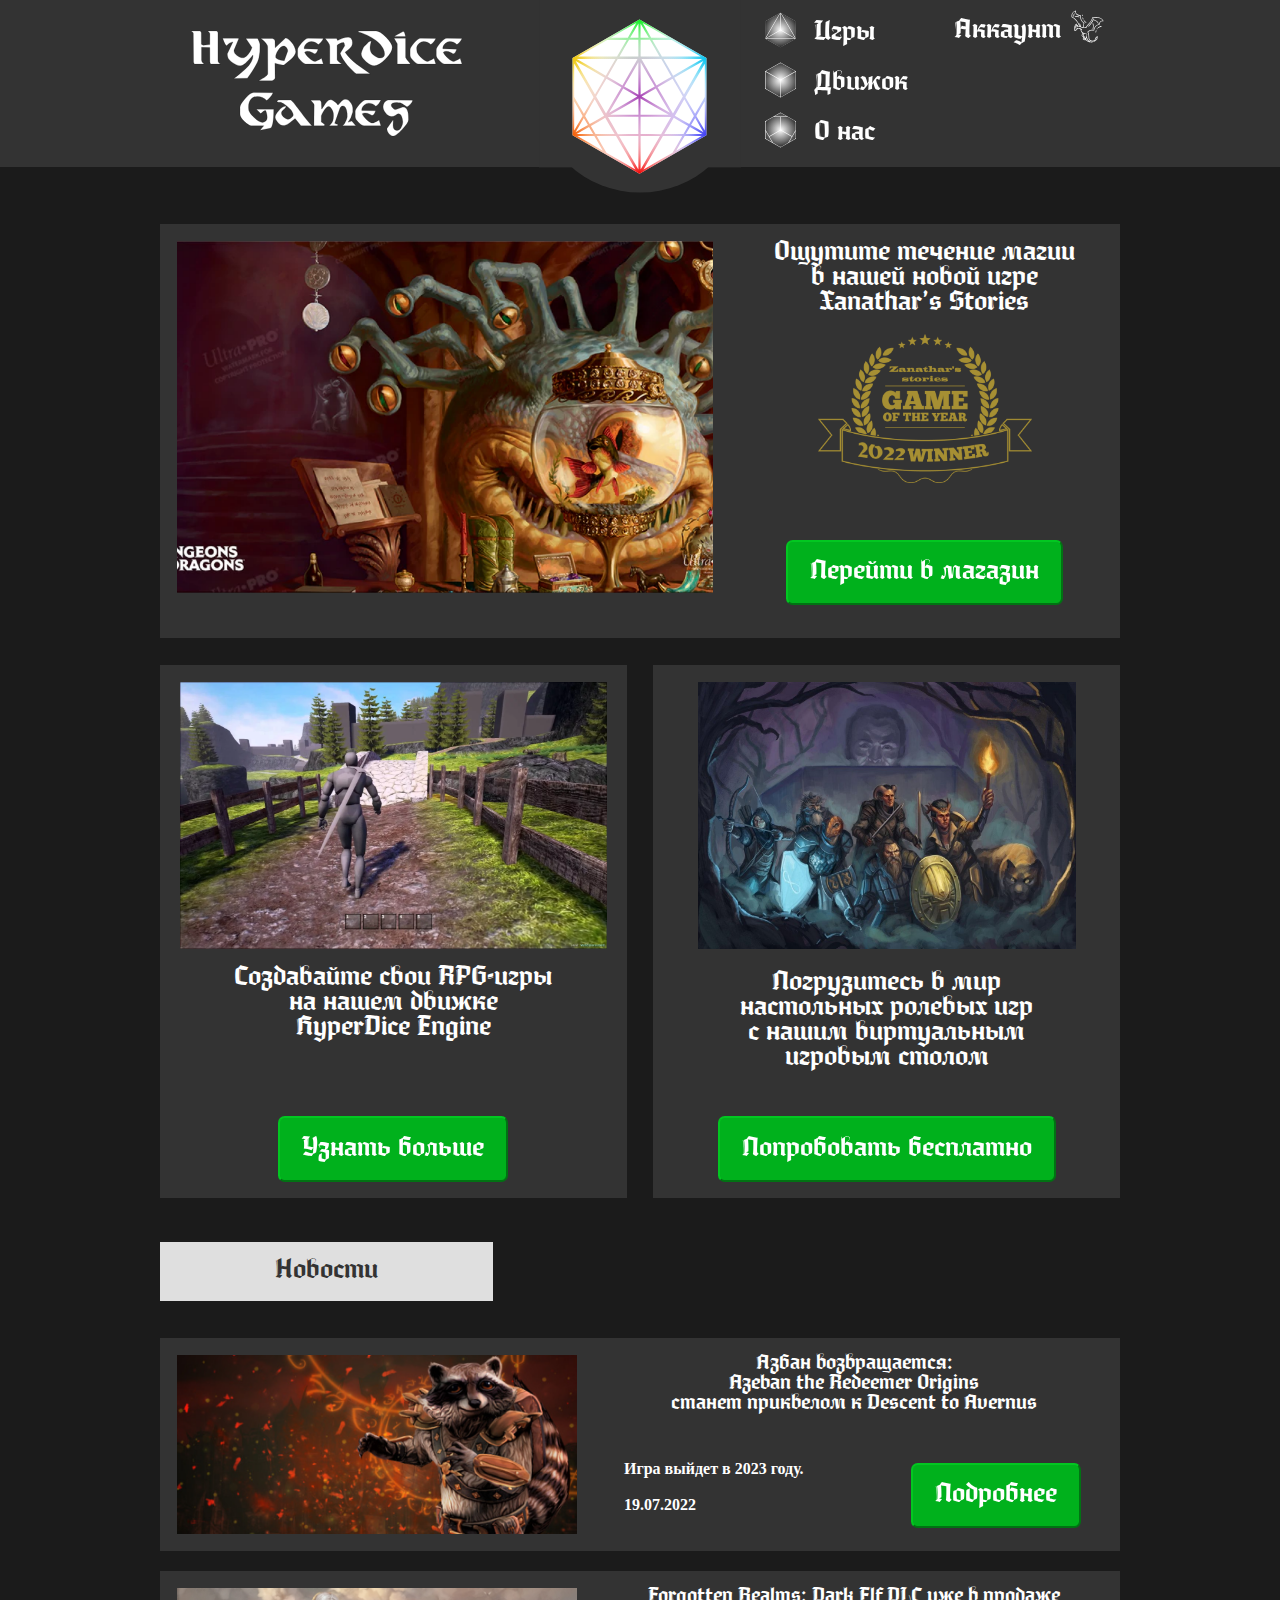
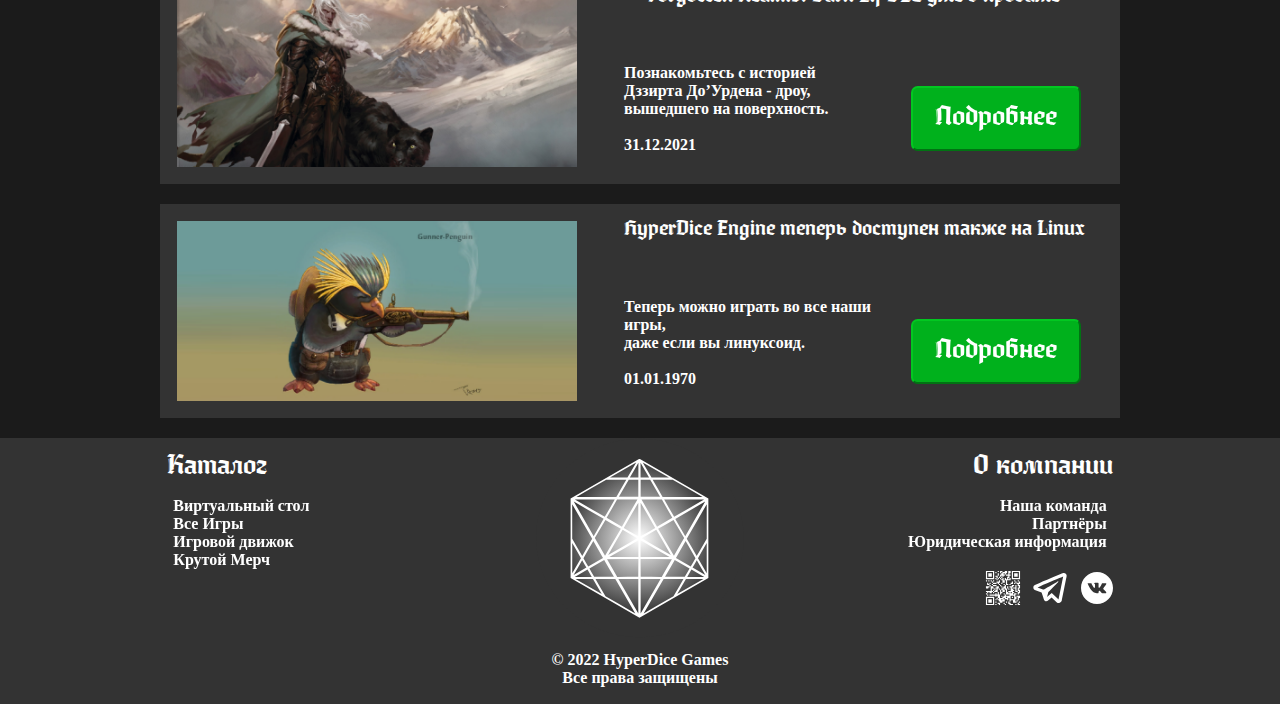
==== commit 74b9d25a: "changed header font" ====
--- a/index.html
+++ b/index.html
@@ -157,8 +157,7 @@
                             <h1 class="top-bar-text" style="font-size:1.5625vw;">
                                 Азбан возвращается: <br>
                                 Azeban the Redeemer Origins <br>
-                                станет приквелом к <br>
-                                Descent to Avernus
+                                станет приквелом к Descent to Avernus
                             </h1>
                         </div>
                         <div style="padding: 1.3021vw; display:flex; justify-content: space-between;">
--- a/style.css
+++ b/style.css
@@ -1,12 +1,13 @@
 @font-face
 {
-    font-family: AnimeAceV02; /* Гарнитура шрифта */
-    src: url(assets/fonts/AnimeAceV02.ttf); /* Путь к файлу со шрифтом */
+    font-family: Moyenage; /* Гарнитура шрифта */
+    src: url(assets/fonts/moyenage.ttf); /* Путь к файлу со шрифтом */
 }
 h1
 {
-    font-family: AnimeAceV02;
-    font-size: 1.25vw;
+    font-family: Moyenage;
+    font-size: 2vw;
+    font-weight: normal;
 }
 
 body
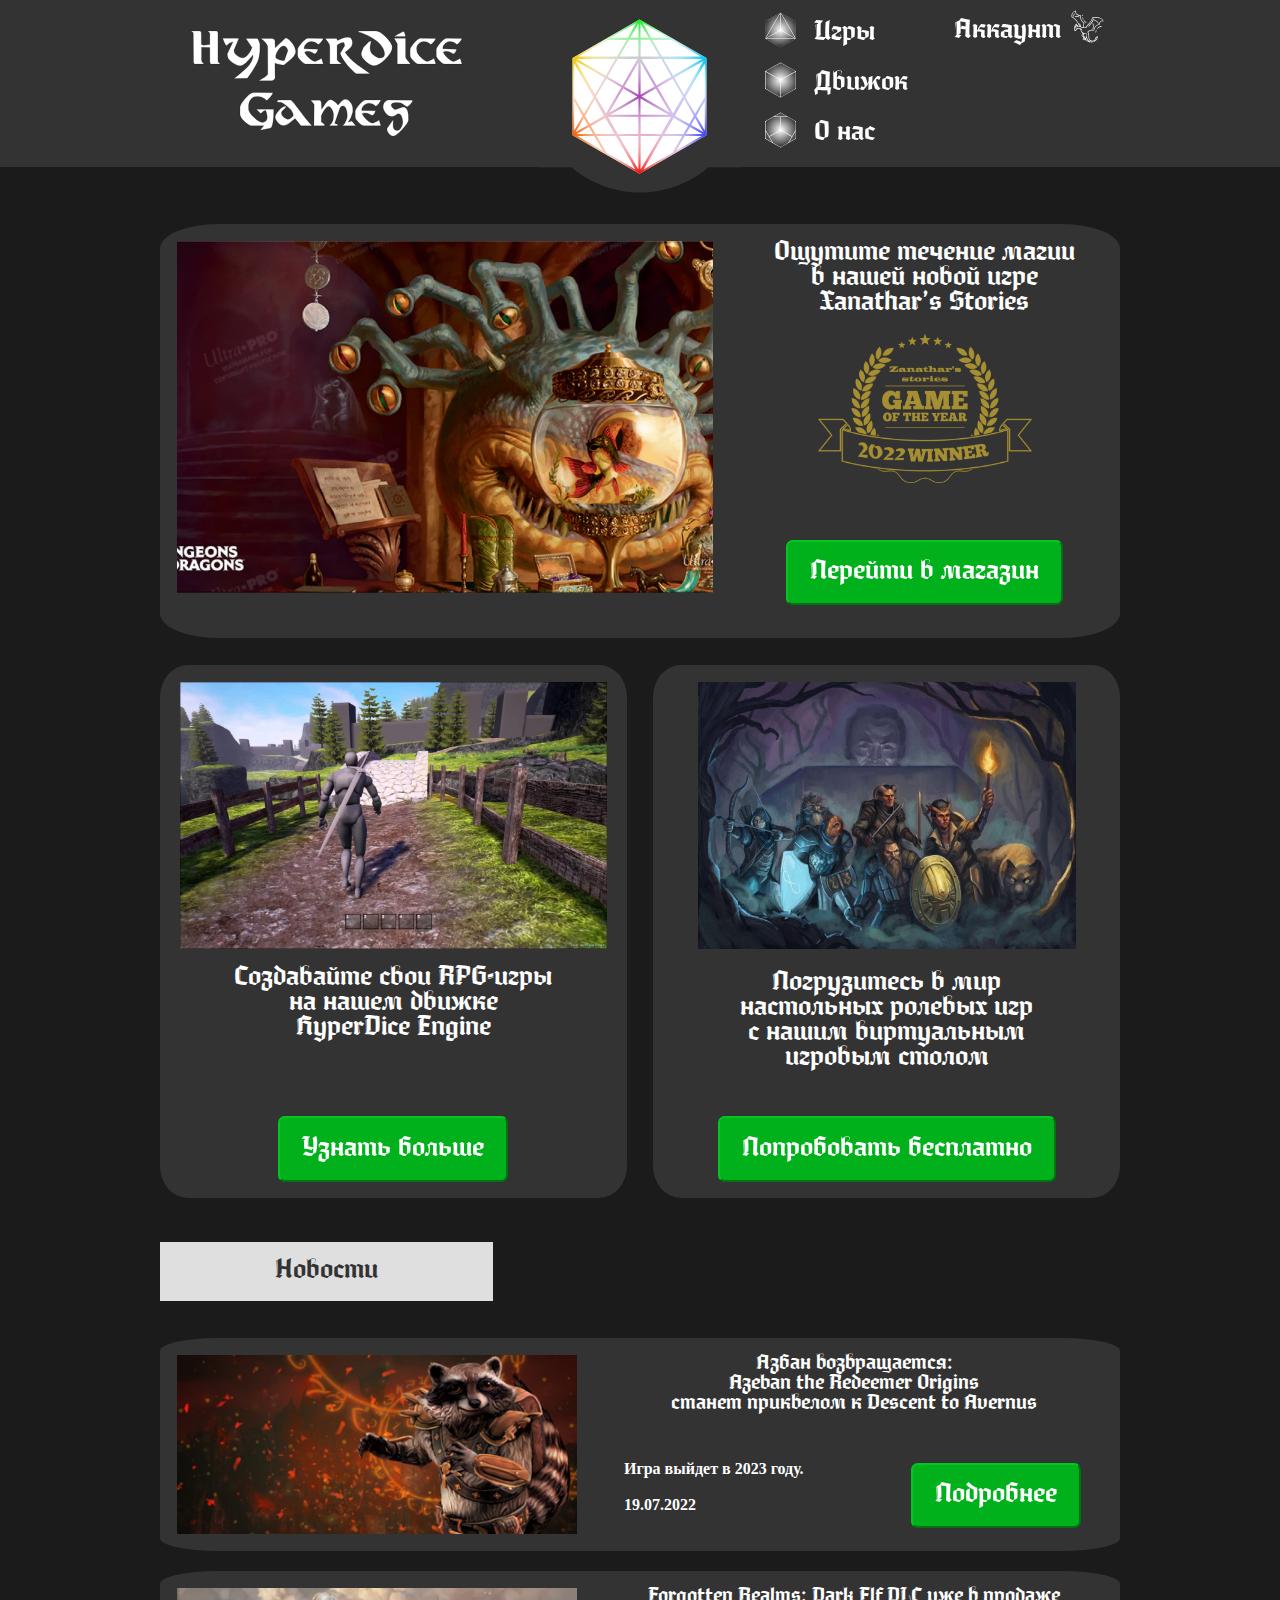
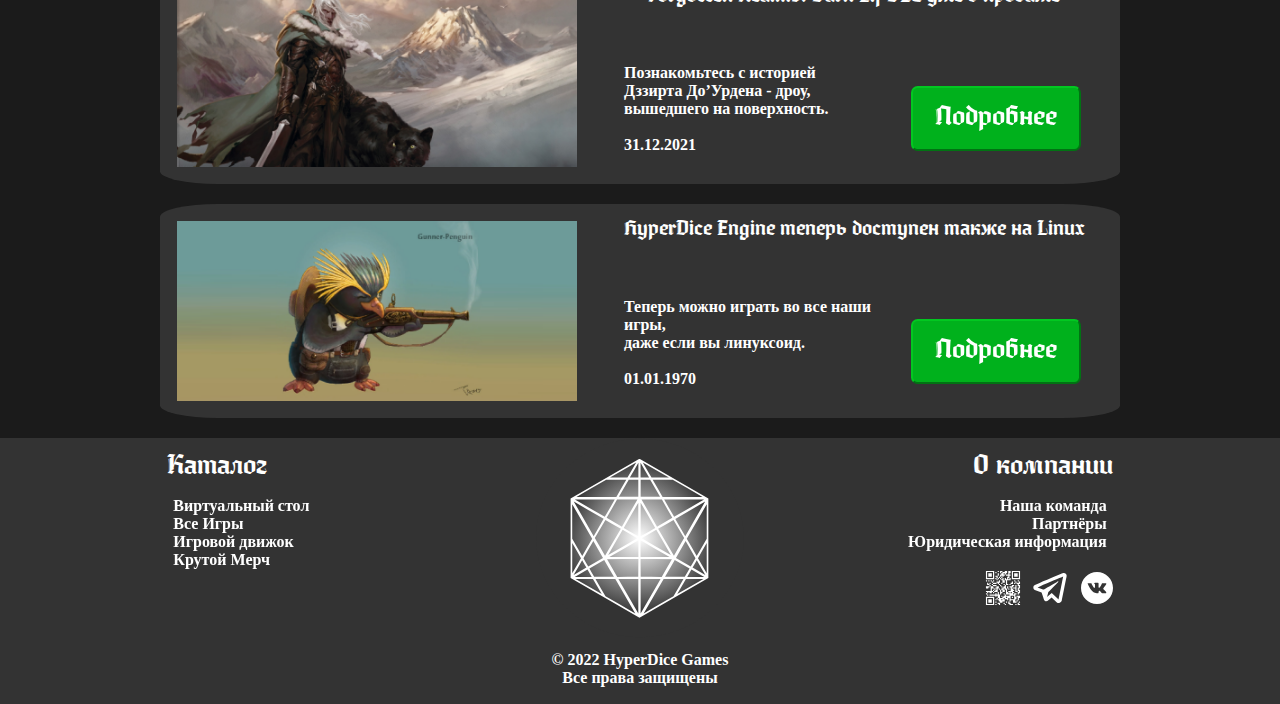
==== commit 6b40b62e: "add animation to cards" ====
--- a/index.html
+++ b/index.html
@@ -3,6 +3,8 @@
     <head>
         <meta charset="utf-8" />
         <link rel="stylesheet" href="style.css">
+        <link rel="icon" type="svg" href="/assets/icon.svg">
+        <script src="script.js" defer></script>
         <title>
             HyperDice Games - Главная
         </title>
--- a/style.css
+++ b/style.css
@@ -24,7 +24,7 @@
     width: 26.042vw;
     
 }
-div.wide-card:hover, div.card:hover
+/* div.wide-card:hover, div.card:hover
 {
     box-shadow: 0vw -0.2604vw 0 -0.1563vw #1b1b1b,  0vw -0.2604vw #333333C0,
                 0vw -0.5208vw 0 -0.1563vw #1b1b1b,  0vw -0.5208vw #33333380,
@@ -37,8 +37,8 @@
     -ms-transition:     all 0.3s cubic-bezier(0.4, 0, 1, 1) 0s; 
     -moz-transition:    all 0.3s cubic-bezier(0.4, 0, 1, 1) 0s; 
     transition:         all 0.3s cubic-bezier(0.4, 0, 1, 1) 0s; 
-}
-div.wide-card, div.card
+} */
+/* div.wide-card, div.card
 {
     box-shadow: 0vw 0vw 0 -0.1563vw #1b1b1b,  0vw 0vw #333333C0,
                 0vw 0vw 0 -0.1563vw #1b1b1b,  0vw 0vw #33333380,
@@ -50,7 +50,49 @@
     -o-transition:      all 0.3s cubic-bezier(0.4, 0, 1, 1) 0s;  
     -ms-transition:     all 0.3s cubic-bezier(0.4, 0, 1, 1) 0s; 
     -moz-transition:    all 0.3s cubic-bezier(0.4, 0, 1, 1) 0s; 
-    transition:         all 0.3s cubic-bezier(0.4, 0, 1, 1) 0s; 
+    transition:         all 0.3s cubic-bezier(0.4, 0, 1, 1) 0s;
+} */
+
+div.wide-card,
+div.card
+/* div.header-block-left,
+div.header-block-right */
+{
+    position: relative;
+    border-radius: 6%;
+}
+
+div.wide-card:hover::before,
+div.card:hover::before
+/* div.header-block-left:hover::before,
+div.header-block-right:hover::before */
+{
+    opacity: 1;
+}
+
+div.wide-card::before,
+div.card::before
+/* div.header-block-left::before,
+div.header-block-right::before */
+{
+    /* --mouse-x: 0%;
+    --mouse-y: 0%; */
+    border-radius: inherit;
+    background: radial-gradient(
+        800px circle at var(--mouse-x) var(--mouse-y), 
+        /* 800px circle at 10% 20%, */
+        rgba(255, 255, 255, 0.1),
+        transparent 100%
+    );
+    height: 100%;
+    width: 100%;
+    left: 0px;
+    top: 0px;
+    position: absolute;
+    content: "";
+    /* z-index: -1; */
+    opacity: 0;
+    transition: opacity 500ms;
 }
 
 img.logo
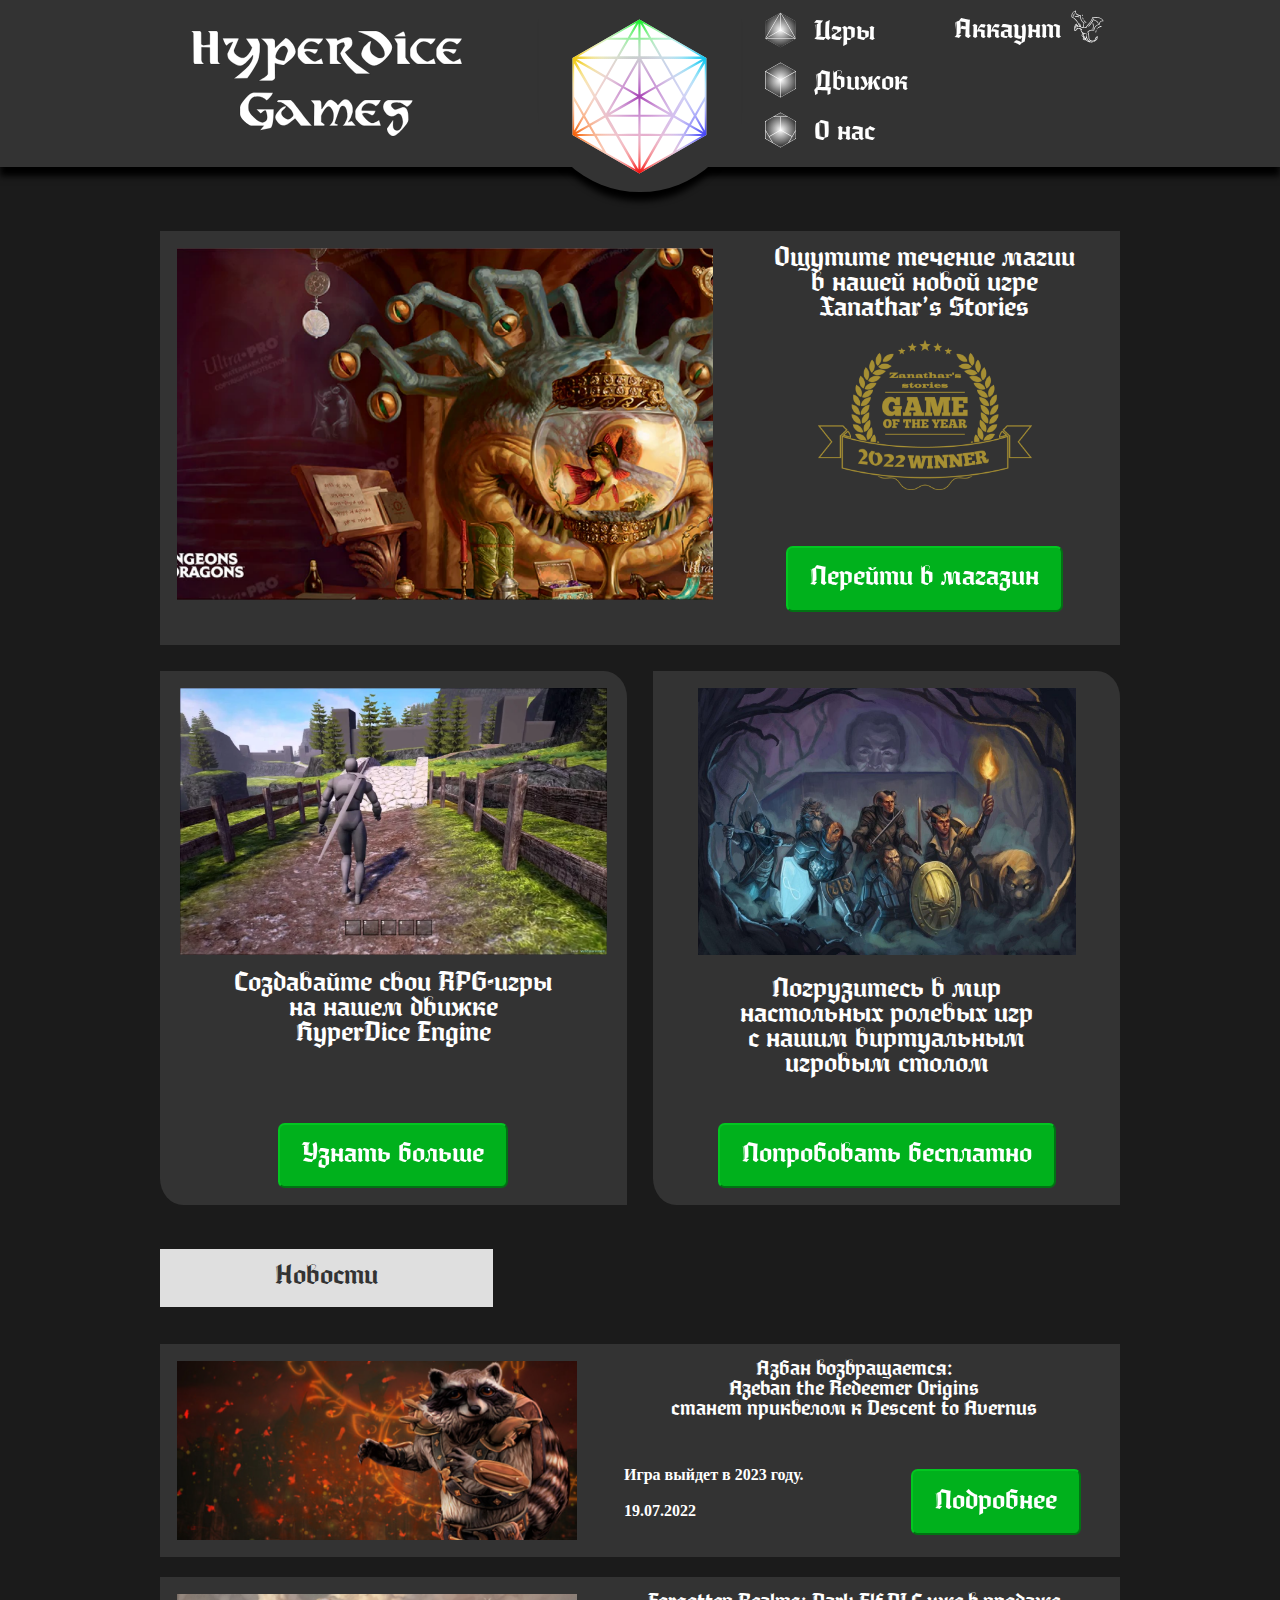
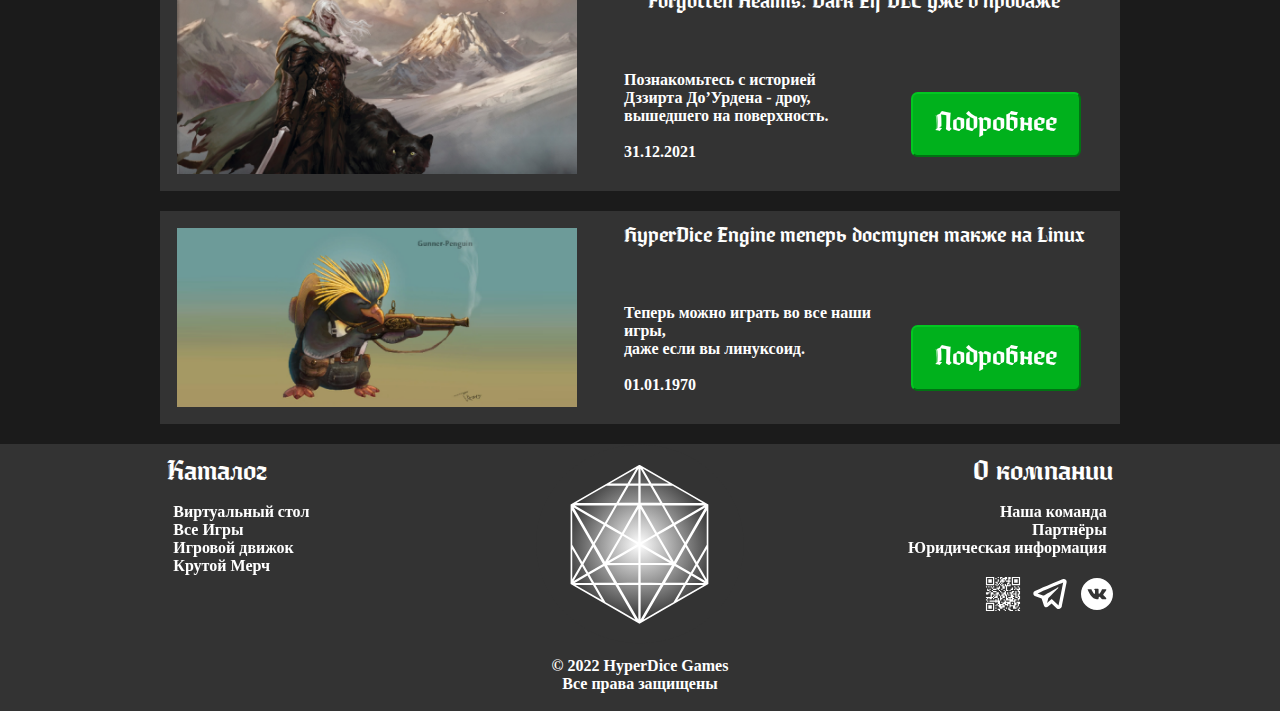
==== commit 85a5fe61: "fixed header" ====
--- a/index.html
+++ b/index.html
@@ -15,7 +15,12 @@
                 <img class="title" src="assets/header/svg/title.svg">
             </div>
             <div class="header-block-center">
-                <img class="logo" src="assets/header/svg/logo-color-20.svg">
+                <div class="header-block-center-round">
+                    
+                </div>
+                <div class="header-block-center-bg">
+                    <img class="logo" src="assets/header/svg/logo-color-20.svg">
+                </div>
             </div>
             <div class="header-block-right">
                 <div class="top-bar">
--- a/style.css
+++ b/style.css
@@ -24,7 +24,7 @@
     width: 26.042vw;
     
 }
-/* div.wide-card:hover, div.card:hover
+div.wide-card:hover, div.card:hover
 {
     box-shadow: 0vw -0.2604vw 0 -0.1563vw #1b1b1b,  0vw -0.2604vw #333333C0,
                 0vw -0.5208vw 0 -0.1563vw #1b1b1b,  0vw -0.5208vw #33333380,
@@ -37,8 +37,8 @@
     -ms-transition:     all 0.3s cubic-bezier(0.4, 0, 1, 1) 0s; 
     -moz-transition:    all 0.3s cubic-bezier(0.4, 0, 1, 1) 0s; 
     transition:         all 0.3s cubic-bezier(0.4, 0, 1, 1) 0s; 
-} */
-/* div.wide-card, div.card
+}
+div.wide-card, div.card
 {
     box-shadow: 0vw 0vw 0 -0.1563vw #1b1b1b,  0vw 0vw #333333C0,
                 0vw 0vw 0 -0.1563vw #1b1b1b,  0vw 0vw #33333380,
@@ -51,7 +51,7 @@
     -ms-transition:     all 0.3s cubic-bezier(0.4, 0, 1, 1) 0s; 
     -moz-transition:    all 0.3s cubic-bezier(0.4, 0, 1, 1) 0s; 
     transition:         all 0.3s cubic-bezier(0.4, 0, 1, 1) 0s;
-} */
+}
 
 div.wide-card,
 div.card
@@ -59,7 +59,6 @@
 div.header-block-right */
 {
     position: relative;
-    border-radius: 6%;
 }
 
 div.wide-card:hover::before,
@@ -168,7 +167,12 @@
 {
     display: flex;
     justify-content: center;
+    /* position: fixed;
+    left: 0;
+    top: 0; */
     width: 100vw;
+    margin-bottom: 5vw;
+    /* z-index: 5; */
 }
 div.header-block-left
 {
@@ -179,10 +183,45 @@
     padding-right: 3.5938vw;
     align-items: center;
 }
-div.header-block-center
+
+/* div.header-block-left, */
+div.header
+/* div.header-block-center-round */
+/* div.header-block-center-bg,
+div.header-block-right */
+{
+    box-shadow: 0vw 0.7vw 0.5vw black;
+}
+div.header-block-center-round
+{
+    box-shadow: 0vw 1.2vw 0.5vw -0.5vw black;
+}
+
+div.header-block-center,
+div.header-block-center-round,
+div.header-block-center-bg
 {
     width: 15.728vw;
 }
+
+div.header-block-center-round,
+div.header-block-center-bg
+{
+    position: absolute;
+    background-color: #333333;
+}
+
+div.header-block-center-round
+{
+    height: 15vw;
+    border-radius: 0% 0% 50% 50%;
+}
+
+div.header-block-center-bg
+{
+    height: 13.0208vw;
+}
+
 div.header-block-right
 {
     background-color: #333333;
@@ -279,6 +318,7 @@
     display: flex;
     flex-direction: column;
     justify-content: space-between;
+    border-radius: 0% 5%;
 }
 
 /* footer */
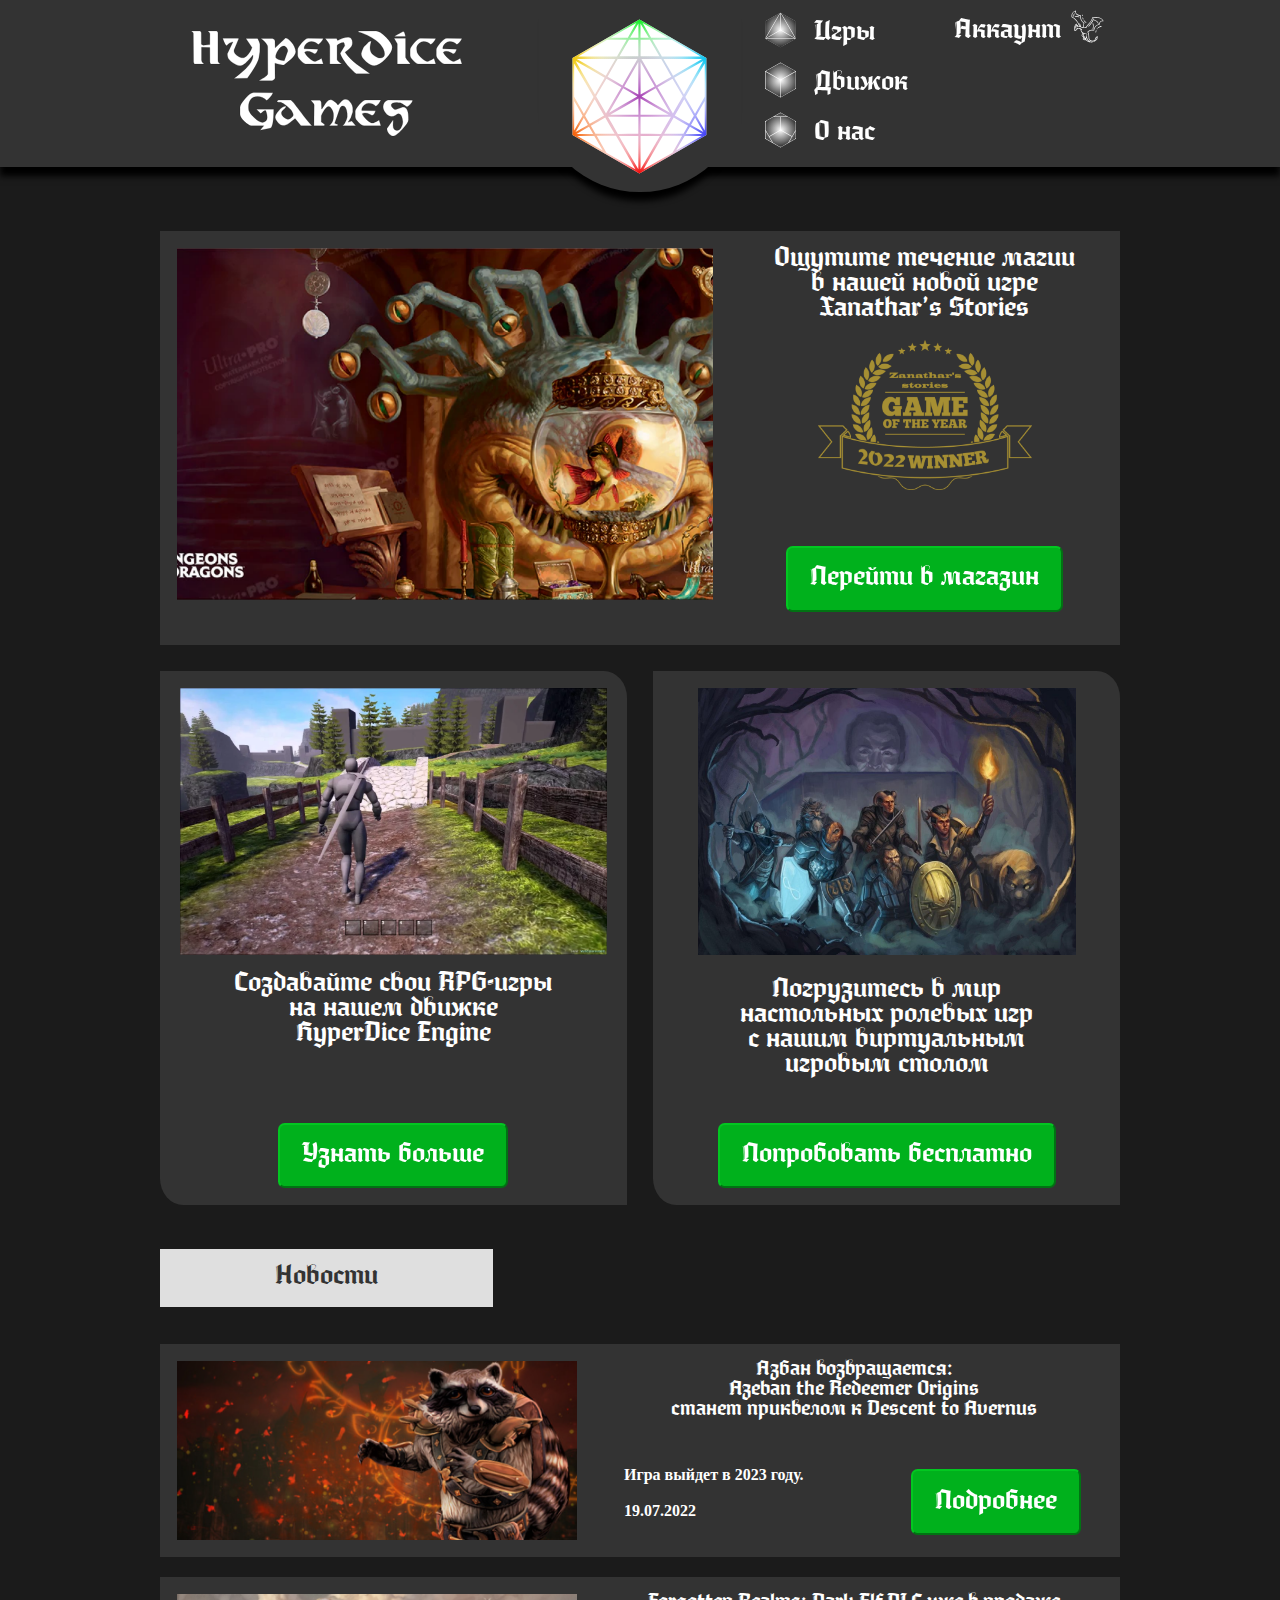
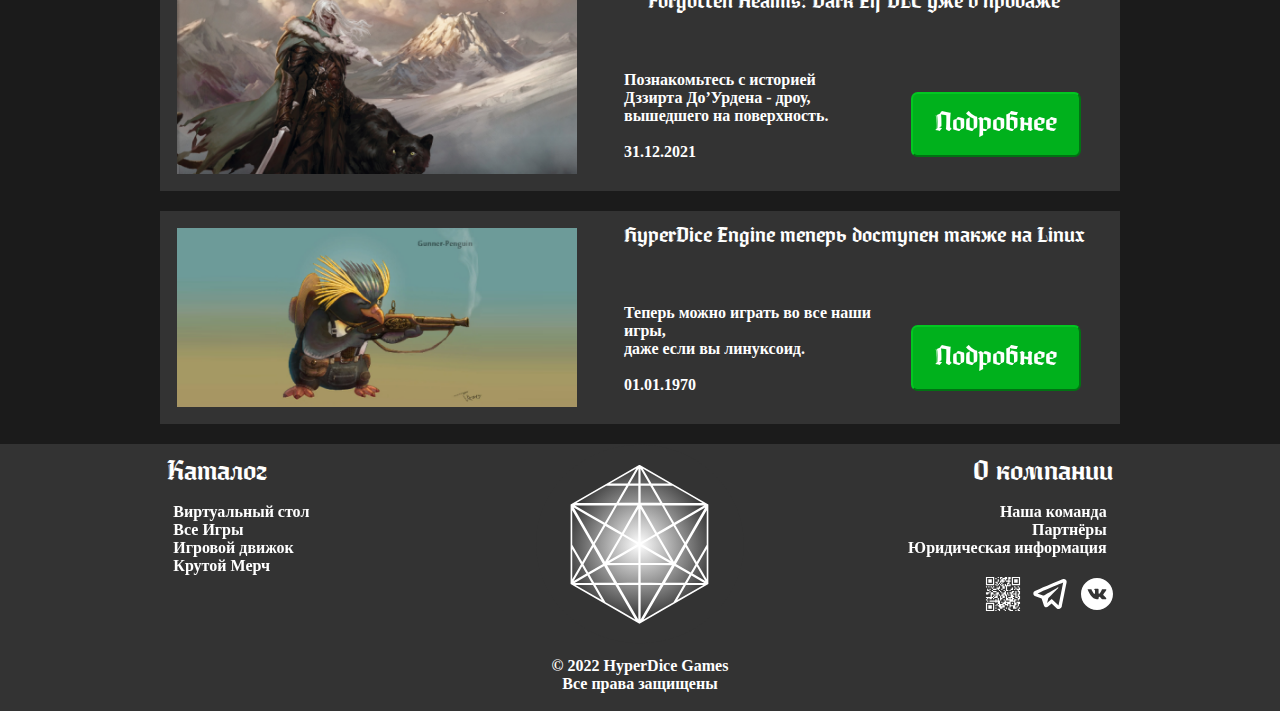
==== commit 702f94f4: "moved header and footer into js" ====
--- a/index.html
+++ b/index.html
@@ -4,77 +4,15 @@
         <meta charset="utf-8" />
         <link rel="stylesheet" href="style.css">
         <link rel="icon" type="svg" href="/assets/icon.svg">
+        <script src="header.js" defer></script>
+        <script src="footer.js" defer></script>
         <script src="script.js" defer></script>
         <title>
             HyperDice Games - Главная
         </title>
     </head>
     <body>
-        <div class="header">
-            <div class="header-block-left">
-                <img class="title" src="assets/header/svg/title.svg">
-            </div>
-            <div class="header-block-center">
-                <div class="header-block-center-round">
-                    
-                </div>
-                <div class="header-block-center-bg">
-                    <img class="logo" src="assets/header/svg/logo-color-20.svg">
-                </div>
-            </div>
-            <div class="header-block-right">
-                <div class="top-bar">
-                    <div class="top-bar-element">
-                        <a class="top-bar" href="games.html">
-                            <div class="top-bar-img">
-                                <img class="top-bar-icon" src="assets/header/svg/games.svg">
-                            </div>
-                            <div class="top-bar-text">
-                                <h1 class="top-bar-text">
-                                    Игры
-                                </h1>
-                            </div>
-                        </a>
-                    </div>
-                    <div class="top-bar-element">
-                        <a class="top-bar" href="engine.html">
-                            <div class="top-bar-img">
-                                <img class="top-bar-icon" src="assets/header/svg/engine.svg">
-                            </div>
-                            <div class="top-bar-text">
-                                <h1 class="top-bar-text">
-                                    Движок
-                                </h1>
-                            </div>
-                        </a>
-                    </div>
-                    <div class="top-bar-element">
-                        <a class="top-bar" href="about.html">
-                            <div class="top-bar-img">
-                                <img class="top-bar-icon" src="assets/header/svg/about.svg">
-                            </div>
-                            <div class="top-bar-text">
-                                <h1 class="top-bar-text">
-                                    О нас
-                                </h1>
-                            </div>
-                        </a>
-                    </div>
-                </div>
-                <div class="login-panel">
-                    <a class="login-panel" href="login.html">
-                        <div class="top-bar-text">
-                            <h1 class="top-bar-text">
-                                Аккаунт
-                            </h1>
-                        </div>
-                        <div class="top-bar-img">
-                            <img class="top-bar-icon" src="assets/header/svg/dragon.svg">
-                        </div>
-                    </a>
-                </div>
-            </div>
-        </div>
+        <div id="header-placeholder"></div>
         <div class="content">
             <div class="wide-card">
                 <div class="wide-card-img" style="width:45vw">
@@ -258,74 +196,6 @@
                 </div>
             </div>
         </div>
-        <div class="footer">
-            <div class="footer-column-left">
-                <h1 class="footer-column-header">
-                    Каталог
-                </h1>
-                <h2 class="footer-column-text">
-                    <a href="virtual-table.html">
-                        Виртуальный стол
-                    </a>
-                    <br>
-                    <a href="games.html">
-                        Все Игры
-                    </a>
-                    <br>
-                    <a href="engine.html">
-                        Игровой движок
-                    </a>
-                    <br>
-                    <a href="merch.html">
-                        Крутой Мерч
-                    </a>
-                </h2>
-            </div>
-            <div class="footer-center">
-                <div class="footer-logo">
-                    <img src="assets/footer/svg/logo-bw.svg" height="100%">
-                </div>
-                <h2 class="footer-column-text">
-                    © 2022 HyperDice Games
-                    <br>
-                    Все права защищены
-                </h2> 
-            </div>
-            <div class="footer-column-right">
-                <h1 class="footer-column-header">
-                    О компании
-                </h1>
-                <h2 class="footer-column-text">
-                    <a href="about.html">
-                        Наша команда
-                    </a>
-                    <br>
-                    <a href="partners.html">
-                        Партнёры
-                    </a>
-                    <br>
-                    <a href="legal.html">
-                        Юридическая информация
-                    </a>
-                </h2>
-                <div class="icons-bar">
-                    <div class="rickroll-icon">
-                        <a href="https://youtu.be/dQw4w9WgXcQ" target="_blank">
-                            <img src="assets/footer/svg/rickroll.svg" width="100%">
-                        </a>
-                    </div>
-                    <div class="icon">
-                        <a href="https://t.me/feelyx" target="_blank">
-                            <img class="icon" src="assets/footer/svg/tg.svg" width="100%">
-                        </a>
-                    </div>
-                    <div class="icon">
-                        <a href="https://vk.com/feelyx" target="_blank">
-                            <img class="icon" src="assets/footer/svg/vk.svg" width="100%">
-                        </a>
-                    </div>
-                </div>
-            </div>
-        </div>
+        <div id="footer-placeholder"></div>
     </body>
 </html>